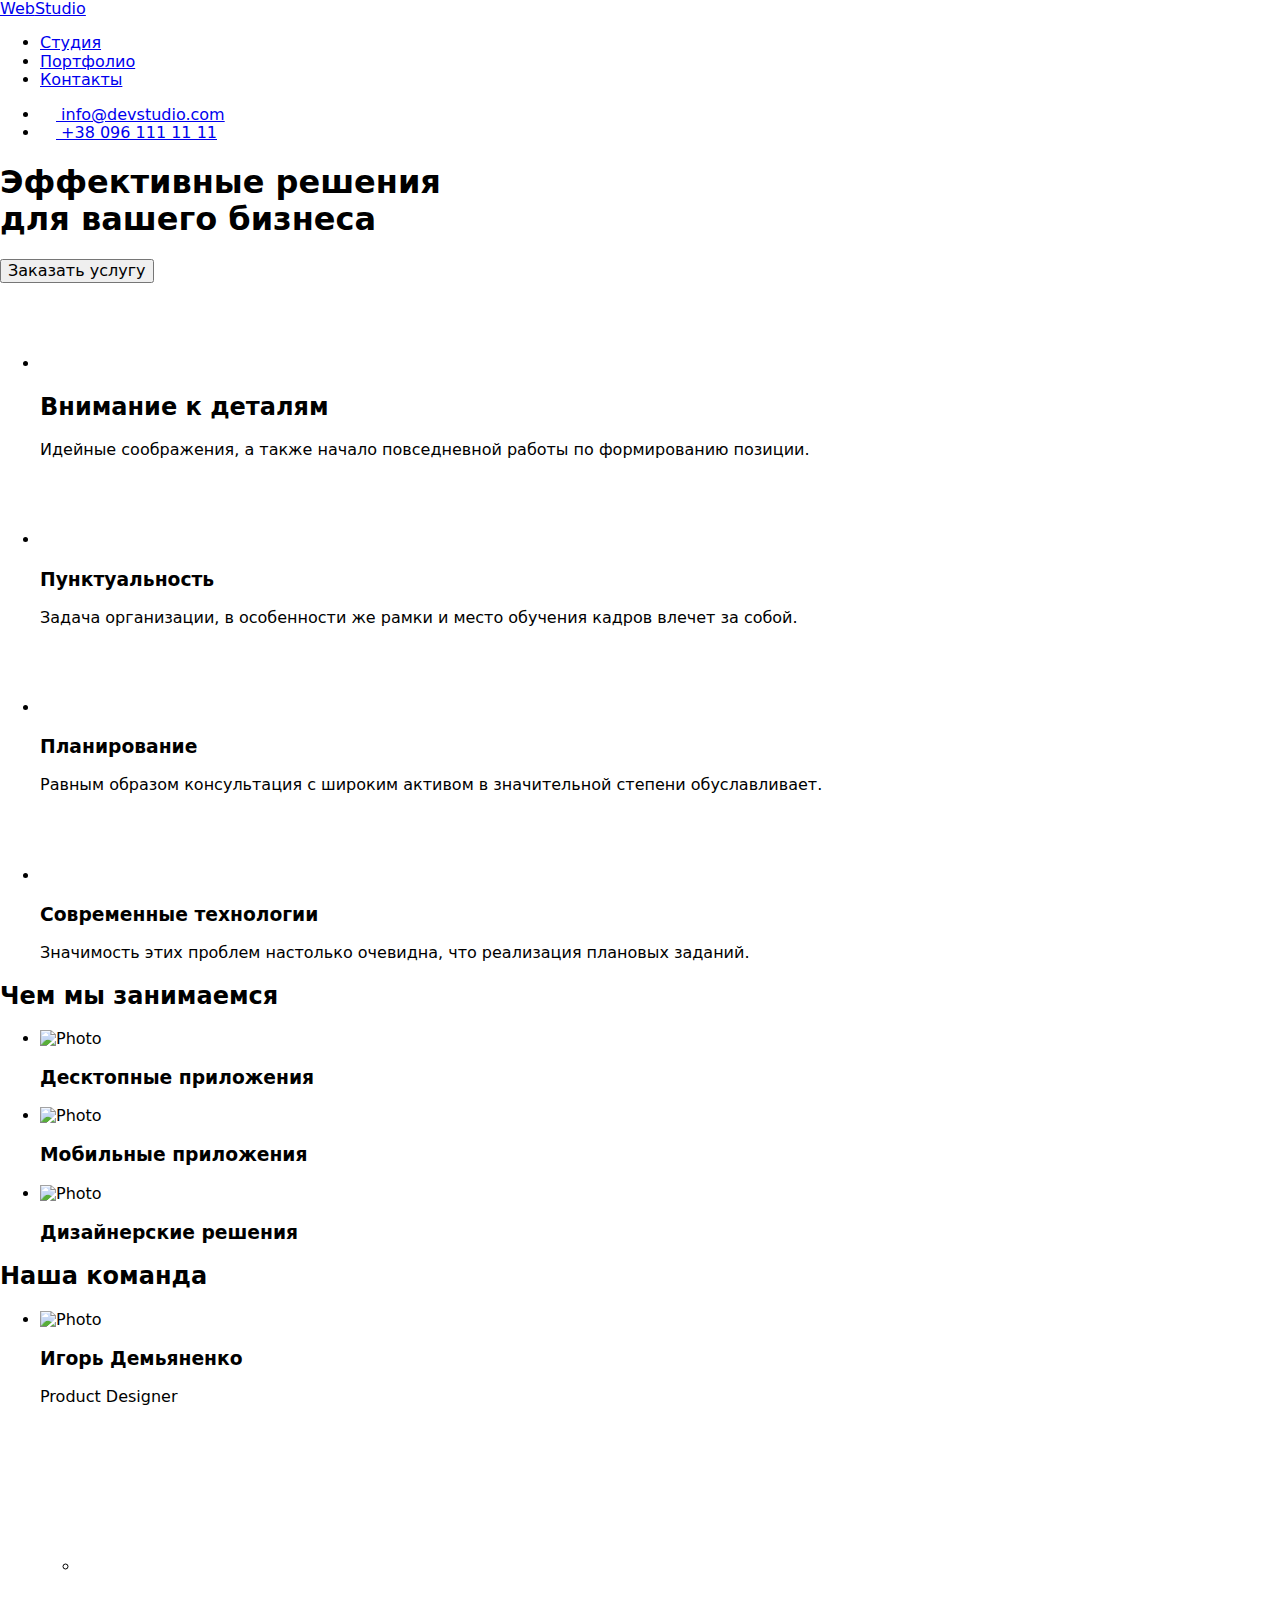
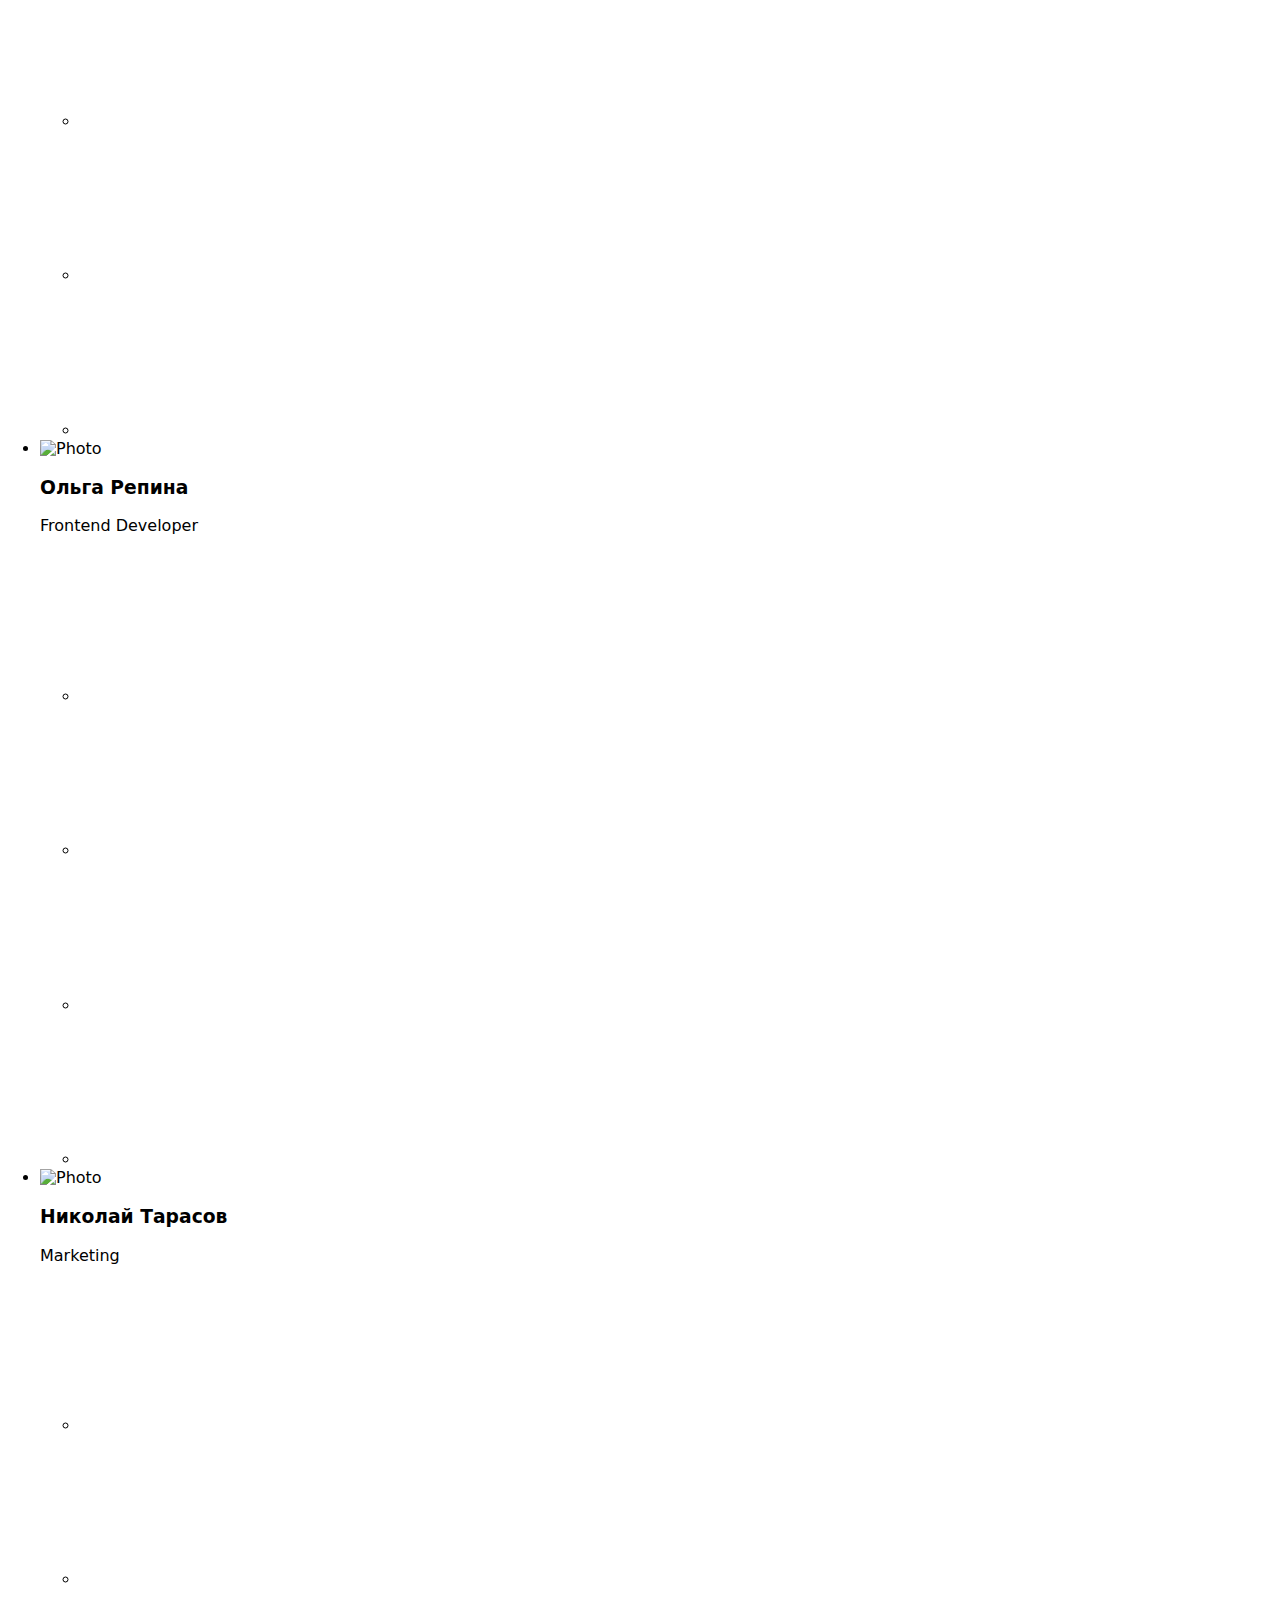
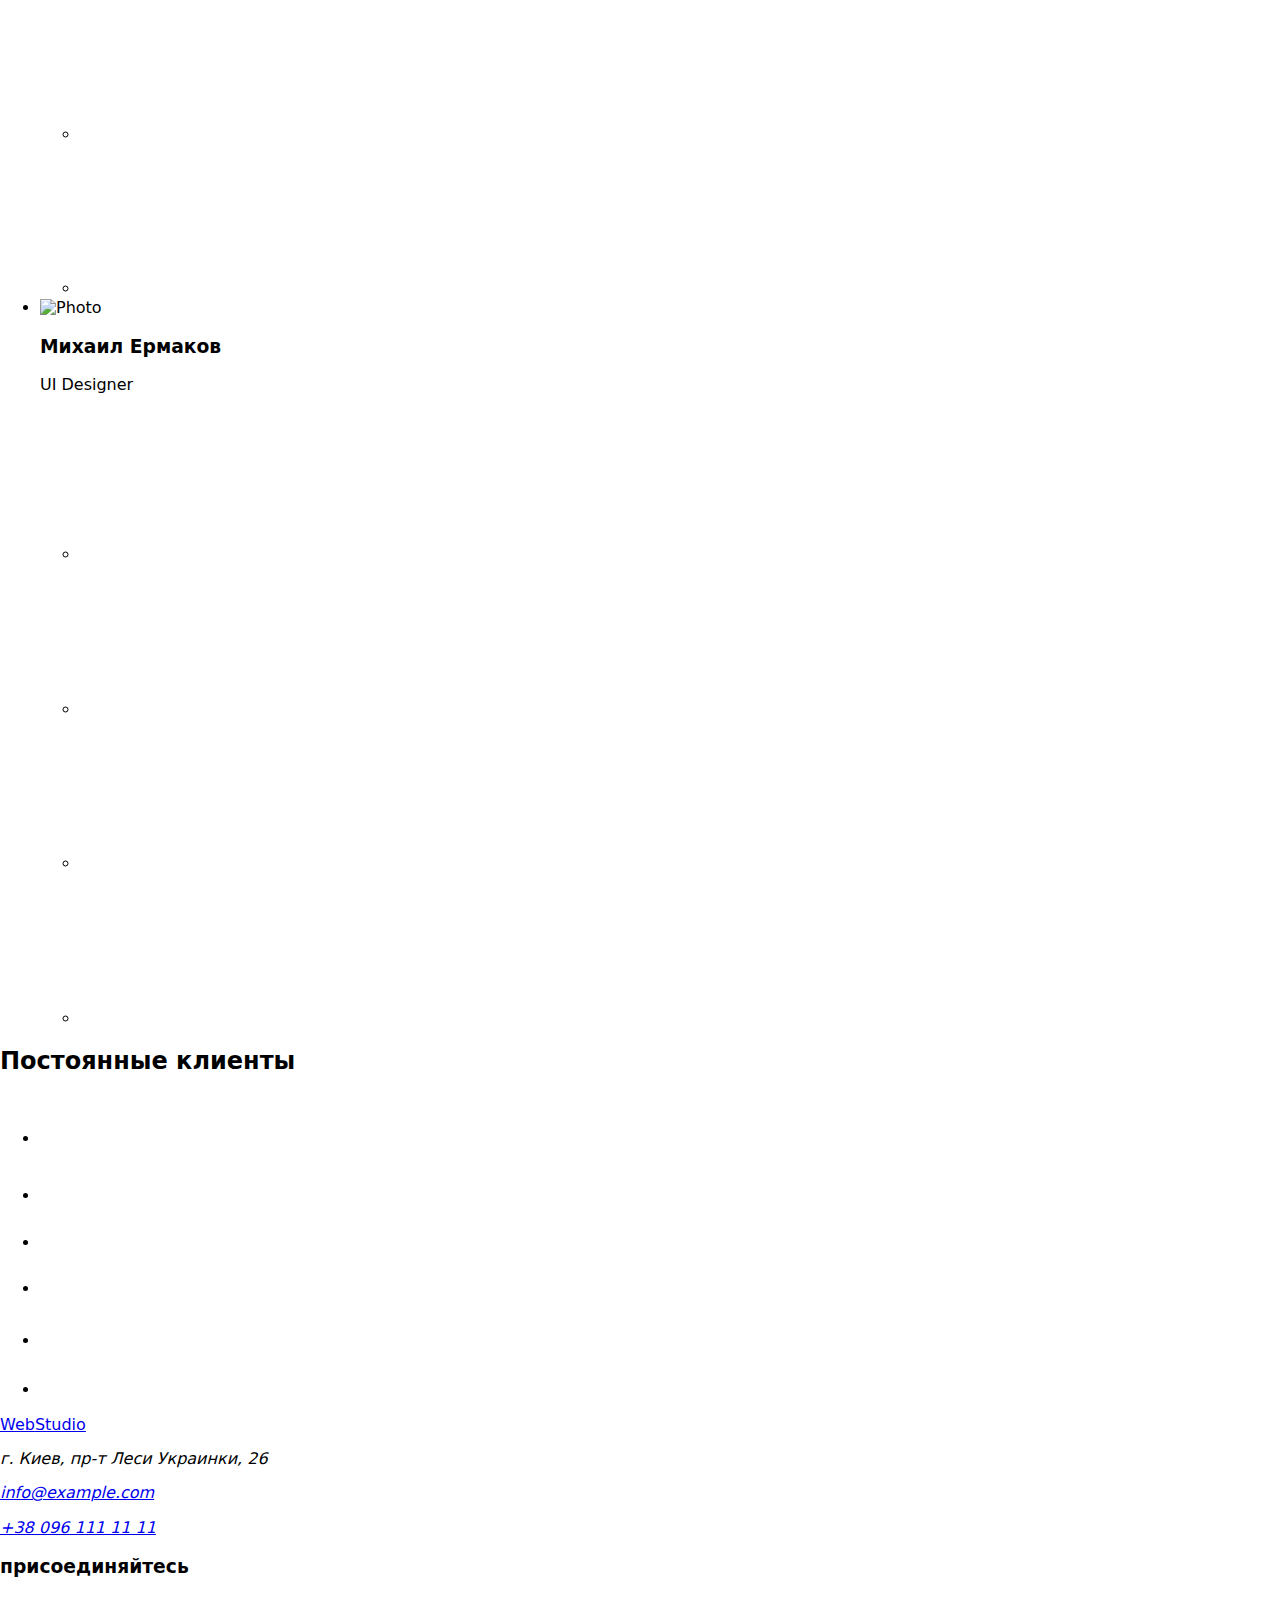
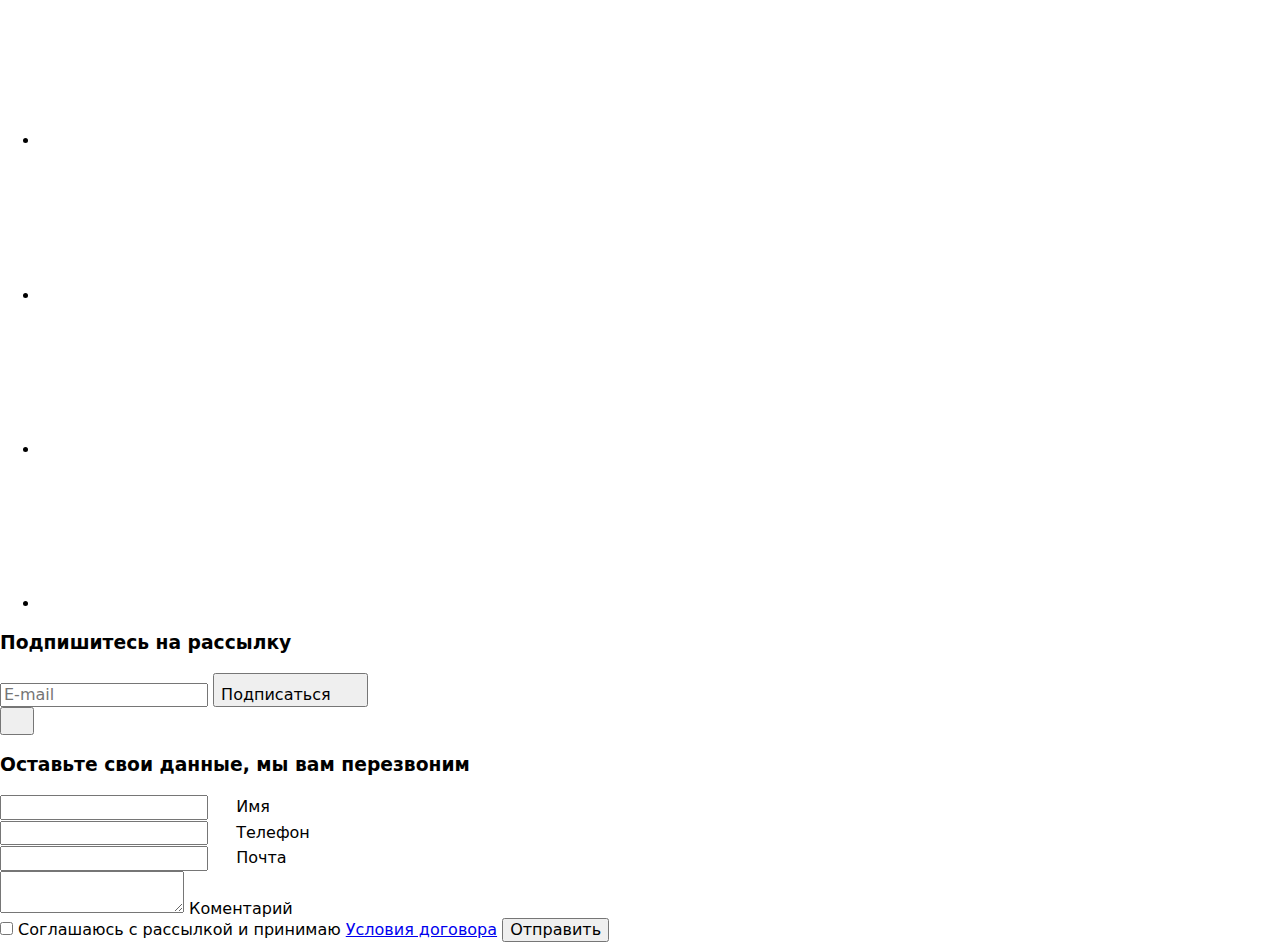
==== index.html @ 5b519f69 "Add files via upload" ====
<!DOCTYPE html>
<html lang="ru">

<head>
  <meta charset="UTF-8" />
  <meta name="viewport" content="width=device-width, initial-scale=1.0" />
  <title>Web Studio</title>
  <link href="https://fonts.googleapis.com/css2?family=Raleway:wght@700&family=Roboto:wght@400;500;700;900&display=swap"
    rel="stylesheet">
  <link rel="stylesheet" href="https://cdnjs.cloudflare.com/ajax/libs/modern-normalize/1.0.0/modern-normalize.min.css">
  <link rel="stylesheet" href="css/styles.css">
</head>

<body>

  <!--Шапка сайта-->

  <header class="header">
    <div class="container">
      <div class="header-container">
        <a class="webstudio" href="./index.html" aria-label="логотип">Web<span class="studio">Studio</span></a>

        <nav>
          <ul class="nav-menu list">
            <li class="nav-li"><a href="./index.html" class="special link">Студия</a></li>
            <li class="nav-li"><a href="./portfolio.html" class="link">Портфолио</a></li>
            <li class="nav-li"><a href="#Контакты" class="link">Контакты</a></li>
          </ul>
        </nav>

        <ul class="auth-nav list">
          <li><a href="mailto:info@devstudio.com" class="auth-item mail">
              <svg class="auth-icon" width="16px" height="12">
                <use href="./icons/sprite.svg#icon-envelope"></use>
              </svg>
              info@devstudio.com</a></li>
          <li><a href="tel:+380961111111" class="auth-item phone">
              <svg class="auth-icon" width="16px" height="12">
                <use href="./icons/sprite.svg#icon-smartphone"></use>
              </svg>
              +38 096 111 11 11</a></li>
        </ul>
      </div>
    </div>
  </header>

<!-- 
  Модал
  <div data-modal class="backdrop is-hidden">
    <div class="modal">
      <button type="button" class="cls-btn" data-modal-close>
        <svg>
          <use href="./icons/sprite.svg#icon-zakaz"></use>
        </svg>
      </button>
    </div>
  </div>
   -->
  
  
  
  
  <!--Эффективные решения для вашего бизнеса-->

  
  
  
  
  <main>
    <section class="main-section">
      <h1 class="main-title">Эффективные решения <br /> для вашего бизнеса</h1>
      <button type="button" data-modal-open class="button">Заказать услугу</button>
    </section>


    <!--Список-->

    <section class="qualities">
      <div class="container">
        <ul class="list">
          <div class="li-container">
            <li class="lii-item">
              <div class="svg-container">
                <svg class="qualities-icon" width="65px" height="70px">
                  <use href="./icons/sprite.svg#icon-antenna1"></use>
                </svg>
              </div>
              <h2 class="section-title">Внимание к деталям</h2>
              <p class="section-info">Идейные соображения, а также начало повседневной работы по формированию позиции.
              </p>
            </li>
          </div>
          <div class="li-container">
            <li class="lii-item">
              <div class="svg-container">
                <svg class="qualities-icon" width="65px" height="70px">
                  <use href="./icons/sprite.svg#icon-clock1"></use>
                </svg>
              </div>
              <h3 class="section-title">Пунктуальность</h3>
              <p class="section-info">Задача организации, в особенности же рамки и место обучения кадров влечет за
                собой.</p>
            </li>
          </div>
          <div class="li-container">
            <li class="lii-item">
              <div class="svg-container">
                <svg class="qualities-icon" width="65px" height="70px">
                  <use href="./icons/sprite.svg#icon-diagram1"></use>
                </svg>
              </div>
              <h3 class="section-title">Планирование</h3>
              <p class="section-info">Равным образом консультация с широким активом в значительной степени
                обуславливает.</p>
            </li>
          </div>
          <div class="li-container">
            <li class="lii-item">
              <div class="svg-container">
                <svg class="qualities-icon" width="65px" height="70px">
                  <use href="./icons/sprite.svg#icon-astronaut1"></use>
                </svg>
              </div>
              <h3 class="section-title">Современные технологии</h3>
              <p class="section-info">Значимость этих проблем настолько очевидна, что реализация плановых заданий.</p>
            </li>
          </div>
        </ul>
      </div>
    </section>


    <!--Чем мы занимаемся-->

    <section class="projects">
      <div class="container">
        <h2 class="projects-title">Чем мы занимаемся</h2>
        <ul class="list">
          <li class="li-item">
            <img src="./img/img1.png" alt="Photo" />
            <div class="overlay">
              <h3 class="overlay-title">Десктопные приложения</h3>
            </div>
          </li>
          <li class="li-item"><img src="./img/img2.png" alt="Photo" />
            <div class="overlay">
              <h3 class="overlay-title">Мобильные приложения</h3>
            </div>
          </li>
          <li class="li-item"><img src="./img/img3.png" alt="Photo" />
            <div class="overlay">
              <h3 class="overlay-title">Дизайнерские решения</h3>
            </div>
          </li>
        </ul>
      </div>
    </section>


    <!--Наша команда-->

    <section class="ourteam">
      <div class="container">
        <h2 class="ourteam-title">Наша команда</h2>
        <ul class="list">
          <li class="liii-item">
            <img class="img" src="./img/img4.jpg" alt="Photo" width="270" />
            <h3 class="section-title">Игорь Демьяненко</h3>
            <p class="section-info">Product Designer</p>
            <ul class="ourteam-social list">
              <li class="ourteam-social-item"><a href="" class="ourteam-social-link">
                  <svg class="icon">
                    <use href="./icons/sprite.svg#icon-instagram2"></use>
                  </svg>
                </a>
              </li>
              <li class="ourteam-social-item"><a href="" class="ourteam-social-link">
                  <svg class="icon">
                    <use href="./icons/sprite.svg#icon-twitter1"></use>
                  </svg>
                </a></li>
              <li class="ourteam-social-item"><a href="" class="ourteam-social-link">
                  <svg class="icon">
                    <use href="./icons/sprite.svg#icon-facebook1"></use>
                  </svg>
                </a></li>
              <li class="ourteam-social-item"><a href="" class="ourteam-social-link">
                  <svg class="icon">
                    <use href="./icons/sprite.svg#icon-linkedin1"></use>
                  </svg>
                </a></li>
            </ul>
          </li>
          <li class="liii-item">
            <img class="img" src="./img/img5.jpg" alt="Photo" width="270" />
            <h3 class="section-title">Ольга Репина</h3>
            <p class="section-info">Frontend Developer</p>
            <ul class="ourteam-social list">
              <li class="ourteam-social-item"><a href="" class="ourteam-social-link">
                  <svg class="icon">
                    <use href="./icons/sprite.svg#icon-instagram2"></use>
                  </svg>
                </a></li>
              <li class="ourteam-social-item"><a href="" class="ourteam-social-link">
                  <svg class="icon">
                    <use href="./icons/sprite.svg#icon-twitter1"></use>
                  </svg>
                </a></li>
              <li class="ourteam-social-item"><a href="" class="ourteam-social-link">
                  <svg class="icon">
                    <use href="./icons/sprite.svg#icon-facebook1"></use>
                  </svg>
                </a></li>
              <li class="ourteam-social-item"><a href="" class="ourteam-social-link">
                  <svg class="icon">
                    <use href="./icons/sprite.svg#icon-linkedin1"></use>
                  </svg>
                </a></li>
            </ul>
          </li class="ourteam-social">
          <li class="liii-item">
            <img class="img" src="./img/img6.jpg" alt="Photo" width="270" />
            <h3 class="section-title">Николай Тарасов</h3>
            <p class="section-info">Marketing</p>
            <ul class="ourteam-social list">
              <li class="ourteam-social-item"><a href="" class="ourteam-social-link">
                  <svg class="icon">
                    <use href="./icons/sprite.svg#icon-instagram2"></use>
                  </svg>
                </a></li>
              <li class="ourteam-social-item"><a href="" class="ourteam-social-link">
                  <svg class="icon">
                    <use href="./icons/sprite.svg#icon-twitter1"></use>
                  </svg>
                </a></li>
              <li class="ourteam-social-item"><a href="" class="ourteam-social-link">
                  <svg class="icon">
                    <use href="./icons/sprite.svg#icon-facebook1"></use>
                  </svg>
                </a></li>
              <li class="ourteam-social-item"><a href="" class="ourteam-social-link">
                  <svg class="icon">
                    <use href="./icons/sprite.svg#icon-linkedin1"></use>
                  </svg>
                </a></li>
            </ul>
          </li>
          <li class="liii-item">
            <img class="img" src="./img/img7.jpg" alt="Photo" width="270" />
            <h3 class="section-title">Михаил Ермаков</h3>
            <p class="section-info">UI Designer</p>
            <ul class="ourteam-social list">
              <li class="ourteam-social-item"><a href="" class="ourteam-social-link">
                  <svg class="icon">
                    <use href="./icons/sprite.svg#icon-instagram2"></use>
                  </svg>
                </a></li>
              <li class="ourteam-social-item"><a href="" class="ourteam-social-link">
                  <svg class="icon">
                    <use href="./icons/sprite.svg#icon-twitter1"></use>
                  </svg>
                </a></li>
              <li class="ourteam-social-item"><a href="" class="ourteam-social-link">
                  <svg class="icon">
                    <use href="./icons/sprite.svg#icon-facebook1"></use>
                  </svg>
                </a></li>
              <li class="ourteam-social-item"><a href="" class="ourteam-social-link">
                  <svg class="icon">
                    <use href="./icons/sprite.svg#icon-linkedin1"></use>
                  </svg>
                </a></li>
            </ul>
          </li>
        </ul>
      </div>
    </section>

    <!--Постоянные клиенты-->

    <section class="clients">
      <div class="container">
        <h2 class="clients-title">Постоянные клиенты</h2>
        <ul class="list">
          <li class="clients-item">
            <a href="">
              <svg class="clients-icon" width="44px" height="49px">
                <use href="./icons/sprite.svg#icon-logo1"></use>
              </svg>
            </a>
          </li>
          <li class="clients-item">
            <a href="">
              <svg class="clients-icon" width="40px" height="52px">
                <use href="./icons/sprite.svg#icon-logo2"></use>
              </svg>
            </a>
          </li>
          <li class="clients-item">
            <a href="">
              <svg class="clients-icon" width="41px" height="43px">
                <use href="./icons/sprite.svg#icon-logo3"></use>
              </svg>
            </a>
          </li>
          <li class="clients-item">
            <a href="">
              <svg class="clients-icon" width="80px" height="42px">
                <use href="./icons/sprite.svg#icon-logo4"></use>
              </svg>
            </a>
          </li>
          <li class="clients-item">
            <a href="">
              <svg class="clients-icon" width="59px" height="47px">
                <use href="./icons/sprite.svg#icon-logo5"></use>
              </svg>
            </a>
          </li>
          <li class="clients-item">
            <a href="">
              <svg class="clients-icon" width="88px" height="45px">
                <use href="./icons/sprite.svg#icon-logo6"></use>
              </svg>
            </a>
          </li>
        </ul>
      </div>
    </section>
  </main>

  <!--Підвал-->

  <footer class="footer">
    <div class="container">
      <div class="footer-container">
        <a href="./index.html" class="webstudio-footer">Web<span class="logo">Studio</span></a>
        <address class="adress-footer">
          <p class="street">г. Киев, пр-т Леси Украинки, 26</p>
          <p class="mmail"><a href="mailto:info@example.com" class="foooter-info">info@example.com</a></p>
          <p><a href="tel:+380961111111" class="foooter-info">+38 096 111 11 11</a></p>
        </address>
      </div>
      <div class="footerr-container">
        <h3 class="footer-title">присоединяйтесь</h3>
        <ul class="list">
          <li class="footer-item">
            <a href="" class="footer-link">
              <svg class="icon">
                <use href="./icons/sprite.svg#icon-instagram2"></use>
              </svg>
            </a>
          </li>
          <li class="footer-item">
            <a href="" class="footer-link">
              <svg class="icon">
                <use href="./icons/sprite.svg#icon-twitter1"></use>
              </svg>
            </a>
          </li>
          <li class="footer-item">
            <a href="" class="footer-link">
              <svg class="icon">
                <use href="./icons/sprite.svg#icon-facebook1"></use>
              </svg>
            </a>
          </li>
          <li class="footer-item">
            <a href="" class="footer-link">
              <svg class="icon">
                <use href="./icons/sprite.svg#icon-linkedin1"></use>
              </svg>
            </a>
          </li>
        </ul>
      </div>
      <!-- 3 СЕКЦІЯ -->
      <div class="footerrr-container">
        <h3 class="footer-title">Подпишитесь на рассылку</h3>
        <form action="#" class="footer-form">
          <input type="email" class="footer-input" name="user-email" placeholder="E-mail">
          <button type="submit" class="footer-btn">Подписаться
            <svg class="icon-send" width="24" height="24">
              <use href="./icons/sprite.svg#icon-icon-send"></use>
            </svg>
          </button>
        </form>
      </div>
    </div>
  </footer>

 
  <!-- backdrop -->
  <div class="backdrop is-hidden" data-modal>
    <div class="modal">
      <button type="button"  class="close-modal" data-modal-close>
        <svg class="backdrop-icon" width="18px" height="18px">
          <use href="./icons/sprite.svg#icon-close-modal"></use>
        </svg>
      </button>
      <h3 class="modal-title">Оставьте свои данные, мы вам перезвоним</h3>
      <form action="" class="modal-form">
        <div class="modal-form-field">
          <input type="text" name="user-name" id="user-name" class="modal-form-input">
          <svg class="modal-form-icon" width="18px" height="18px">
            <use href="./icons/sprite.svg#icon-person-black"></use>
          </svg>
          <label class="modal-form-input-label" for="user-name">Имя</label>
        
      
        </div>
        <div class="modal-form-field">
          <input type="tel" name="user-phone" id="user-phone" class="modal-form-input">
          <svg class="modal-form-icon" width="18px" height="18px">
            <use href="./icons/sprite.svg#icon-phone-black"></use>
          </svg>
          <label class="modal-form-input-label" for="user-phone">Телефон</label>
          
        </div>
        <div class="modal-form-field">
          <input type="tel" name="user-mail" id="user-mail" class="modal-form-input">
          <svg class="modal-form-icon" width="18px" height="18px">
            <use href="./icons/sprite.svg#icon-email-black"></use>
          </svg>
          <label class="modal-form-input-label" for="user-mail">Почта</label>
          
        </div>

        <div class="modal-form-field">
          <textarea name="user-message" id="user-message" class="modal-form-message"></textarea>
            <label class="modal-form-input-label" for="user-message">Коментарий</label>

        </div>
        <div class="policy-field">
        
          <input type="checkbox" name="user-policy" id="user-policy" class="modal-form-check visually-hidden">
          <label for="user-policy" class="modal-form-label-check"><span>Соглашаюсь с рассылкой и принимаю <a href="#"> Условия договора</a></span></label>

          <button type="submit" class="modal-form-btn">Отправить</button>
        </div>
      </form>
    </div>
  </div>
  <script src="./js/modal.js"></script>
</body>

</html>
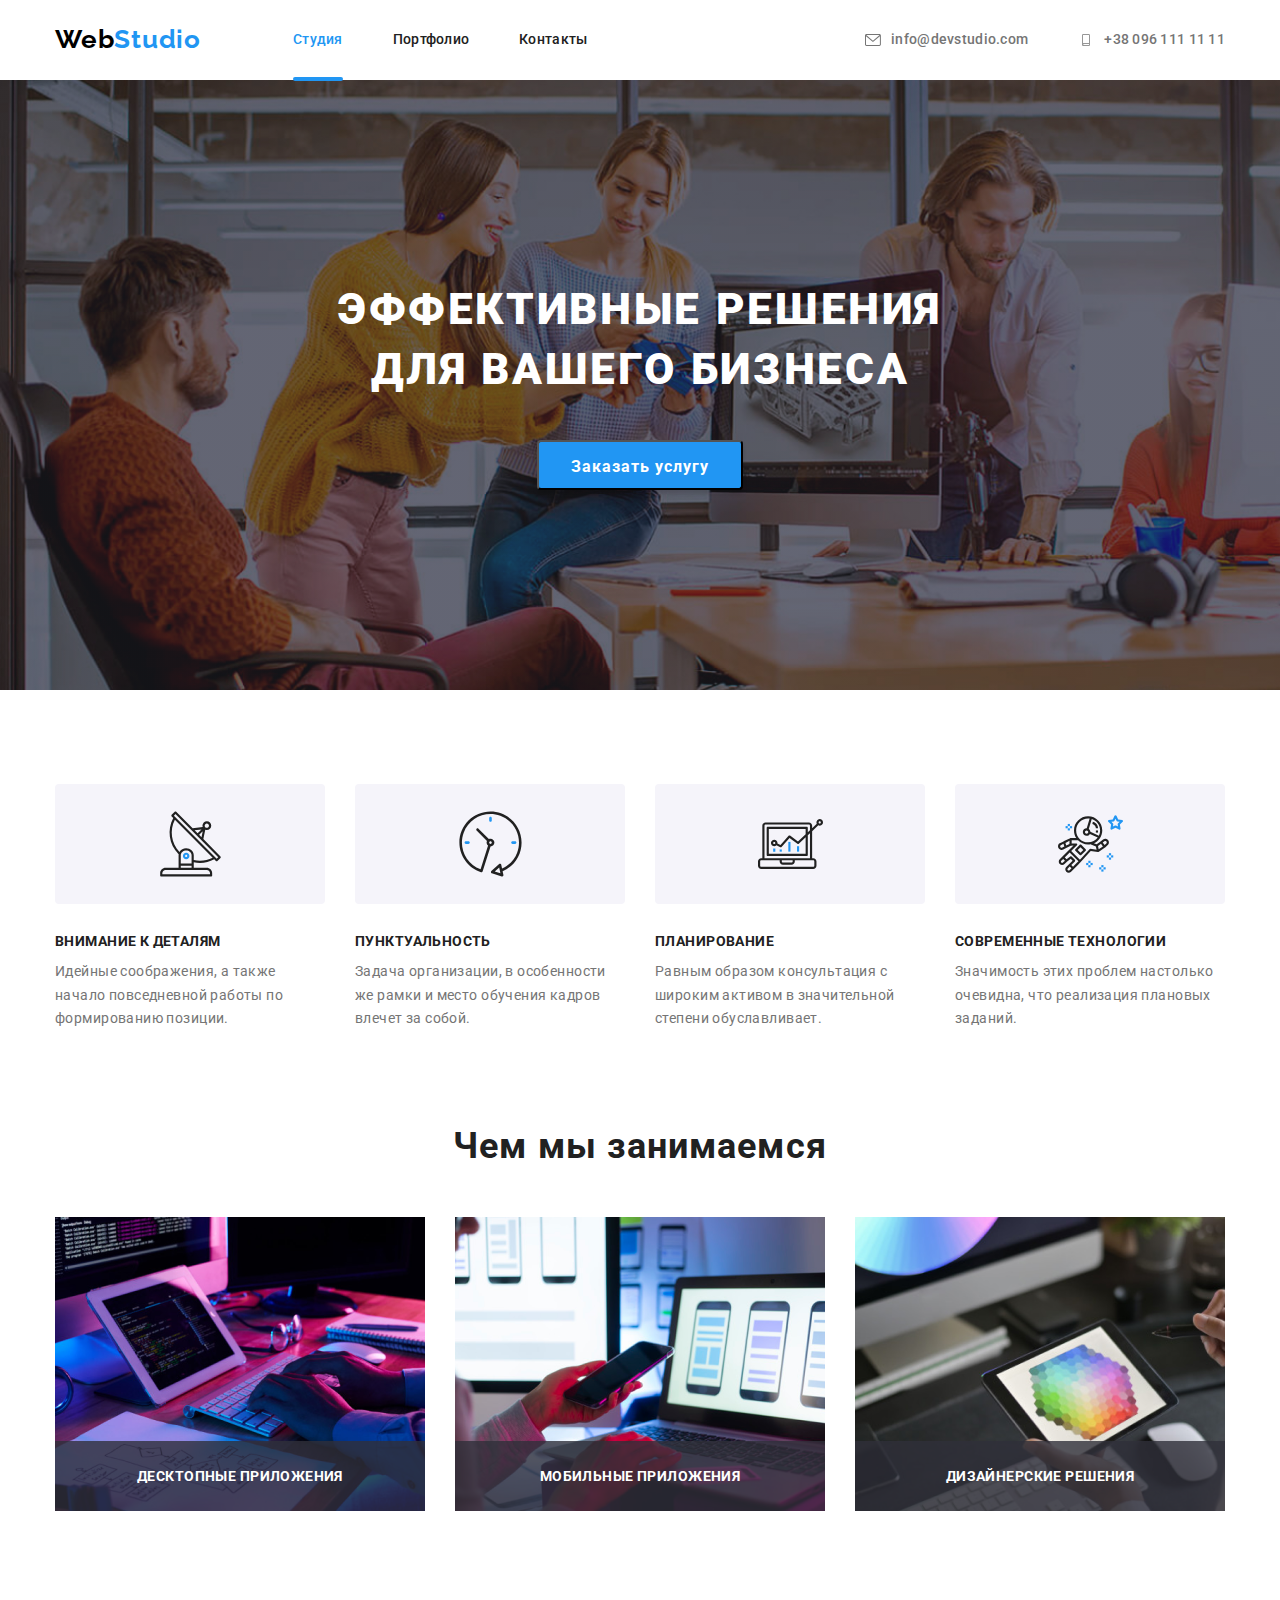
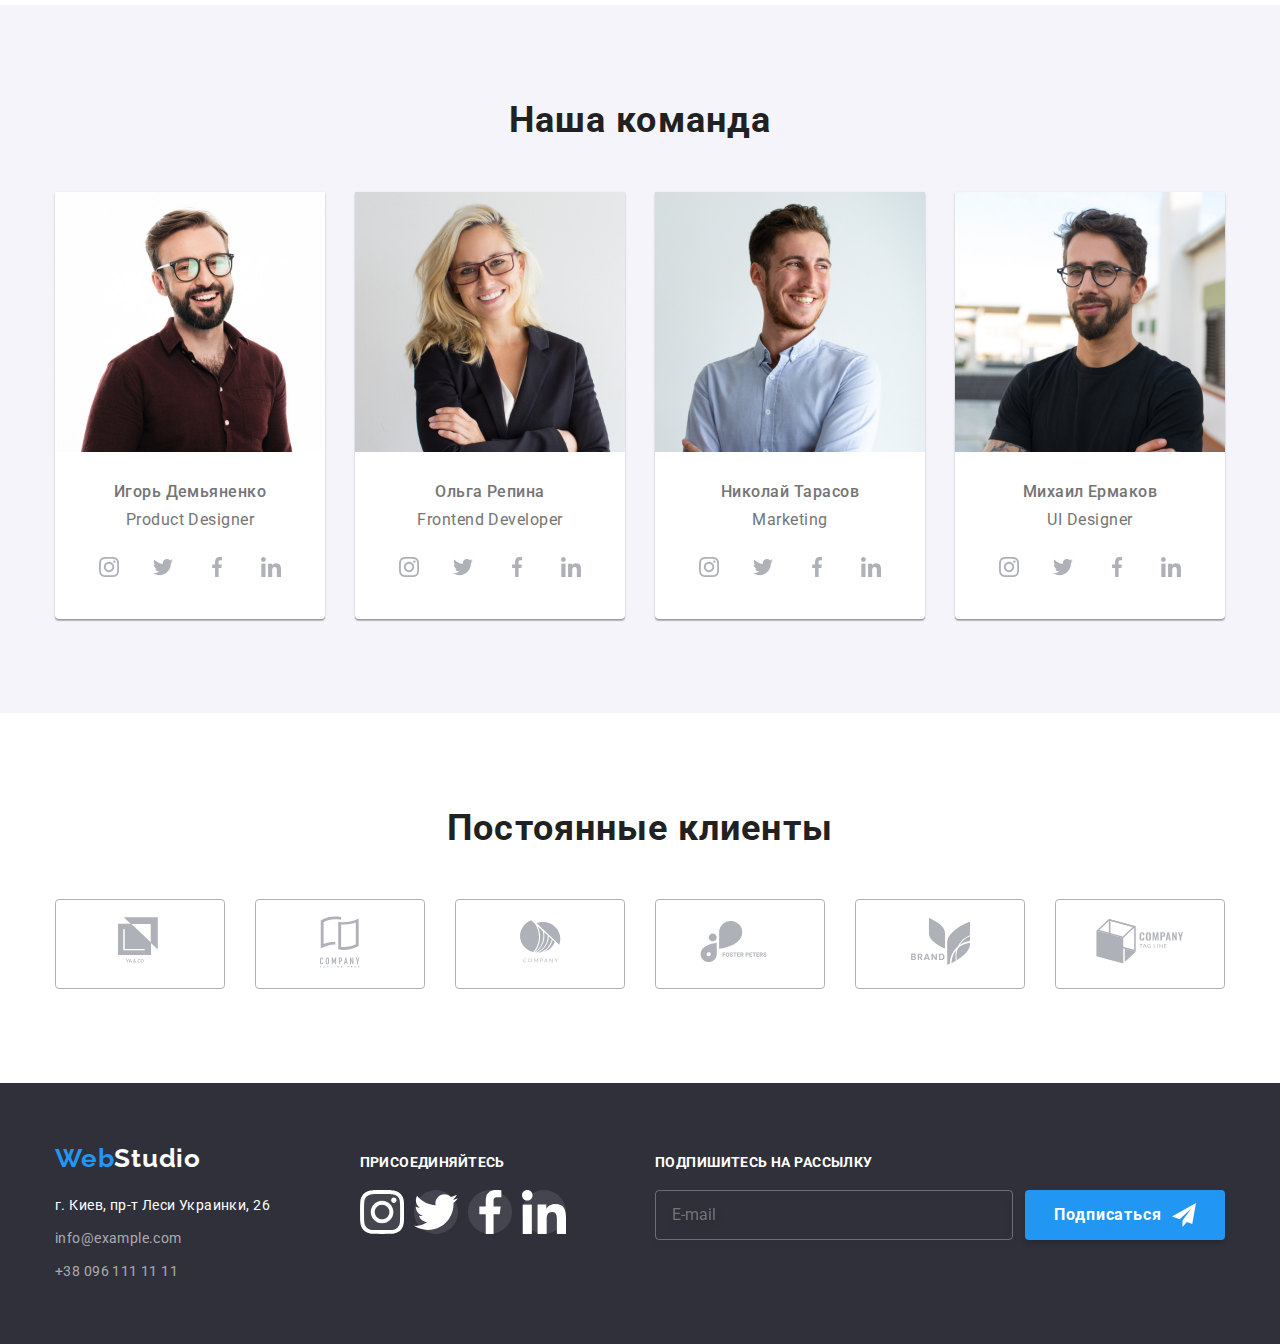
==== commit 60b42b5c: "куміт" ====
--- a/index.html
+++ b/index.html
@@ -17,25 +17,25 @@
 
   <header class="header">
     <div class="container">
-      <div class="header-container">
-        <a class="webstudio" href="./index.html" aria-label="логотип">Web<span class="studio">Studio</span></a>
+      <div class="header__container">
+        <a class="header__webstudio" href="./index.html" aria-label="логотип">Web<span class="header__studio">Studio</span></a>
 
         <nav>
-          <ul class="nav-menu list">
-            <li class="nav-li"><a href="./index.html" class="special link">Студия</a></li>
+          <ul class="header__menu list">
+            <li class="nav-li"><a href="./index.html" class="header__special link">Студия</a></li>
             <li class="nav-li"><a href="./portfolio.html" class="link">Портфолио</a></li>
             <li class="nav-li"><a href="#Контакты" class="link">Контакты</a></li>
           </ul>
         </nav>
 
-        <ul class="auth-nav list">
-          <li><a href="mailto:info@devstudio.com" class="auth-item mail">
-              <svg class="auth-icon" width="16px" height="12">
+        <ul class="header__auth list">
+          <li><a href="mailto:info@devstudio.com" class="header__auth_item mail">
+              <svg class="header__auth_icon" width="16px" height="12">
                 <use href="./icons/sprite.svg#icon-envelope"></use>
               </svg>
               info@devstudio.com</a></li>
-          <li><a href="tel:+380961111111" class="auth-item phone">
-              <svg class="auth-icon" width="16px" height="12">
+          <li><a href="tel:+380961111111" class="header__auth_item phone">
+              <svg class="header__auth_icon" width="16px" height="12">
                 <use href="./icons/sprite.svg#icon-smartphone"></use>
               </svg>
               +38 096 111 11 11</a></li>
@@ -67,9 +67,9 @@
   
   
   <main>
-    <section class="main-section">
-      <h1 class="main-title">Эффективные решения <br /> для вашего бизнеса</h1>
-      <button type="button" data-modal-open class="button">Заказать услугу</button>
+    <section class="main">
+      <h1 class="main__title">Эффективные решения <br /> для вашего бизнеса</h1>
+      <button type="button" data-modal-open class="main__button">Заказать услугу</button>
     </section>
 
 
@@ -77,52 +77,52 @@
 
     <section class="qualities">
       <div class="container">
-        <ul class="list">
-          <div class="li-container">
-            <li class="lii-item">
-              <div class="svg-container">
-                <svg class="qualities-icon" width="65px" height="70px">
+        <ul class="qualities__list">
+          <div class="qualities__list_div">
+            <li class="qualities__list_item">
+              <div class="qualities__svg">
+                <svg class="qualities__icon" width="65px" height="70px">
                   <use href="./icons/sprite.svg#icon-antenna1"></use>
                 </svg>
               </div>
-              <h2 class="section-title">Внимание к деталям</h2>
-              <p class="section-info">Идейные соображения, а также начало повседневной работы по формированию позиции.
+              <h2 class="qualities__title">Внимание к деталям</h2>
+              <p class="qualities__info">Идейные соображения, а также начало повседневной работы по формированию позиции.
               </p>
             </li>
           </div>
-          <div class="li-container">
-            <li class="lii-item">
-              <div class="svg-container">
-                <svg class="qualities-icon" width="65px" height="70px">
+          <div class="qualities__list_div">
+            <li class="qualities__list_item">
+              <div class="qualities__svg">
+                <svg class="qualities__icon" width="65px" height="70px">
                   <use href="./icons/sprite.svg#icon-clock1"></use>
                 </svg>
               </div>
-              <h3 class="section-title">Пунктуальность</h3>
-              <p class="section-info">Задача организации, в особенности же рамки и место обучения кадров влечет за
+              <h3 class="qualities__title">Пунктуальность</h3>
+              <p class="qualities__info">Задача организации, в особенности же рамки и место обучения кадров влечет за
                 собой.</p>
             </li>
           </div>
-          <div class="li-container">
-            <li class="lii-item">
-              <div class="svg-container">
-                <svg class="qualities-icon" width="65px" height="70px">
+          <div class="qualities__list_div">
+            <li class="qualities__list_item">
+              <div class="qualities__svg">
+                <svg class="qualities__icon" width="65px" height="70px">
                   <use href="./icons/sprite.svg#icon-diagram1"></use>
                 </svg>
               </div>
-              <h3 class="section-title">Планирование</h3>
-              <p class="section-info">Равным образом консультация с широким активом в значительной степени
+              <h3 class="qualities__title">Планирование</h3>
+              <p class="qualities__info">Равным образом консультация с широким активом в значительной степени
                 обуславливает.</p>
             </li>
           </div>
-          <div class="li-container">
-            <li class="lii-item">
-              <div class="svg-container">
+          <div class="qualities__list_div">
+            <li class="qualities__list_item">
+              <div class="qualities__svg">
                 <svg class="qualities-icon" width="65px" height="70px">
                   <use href="./icons/sprite.svg#icon-astronaut1"></use>
                 </svg>
               </div>
-              <h3 class="section-title">Современные технологии</h3>
-              <p class="section-info">Значимость этих проблем настолько очевидна, что реализация плановых заданий.</p>
+              <h3 class="qualities__title">Современные технологии</h3>
+              <p class="qualities__info">Значимость этих проблем настолько очевидна, что реализация плановых заданий.</p>
             </li>
           </div>
         </ul>
@@ -134,22 +134,22 @@
 
     <section class="projects">
       <div class="container">
-        <h2 class="projects-title">Чем мы занимаемся</h2>
-        <ul class="list">
-          <li class="li-item">
+        <h2 class="projects__title">Чем мы занимаемся</h2>
+        <ul class="projects__list list">
+          <li class="projects__item">
             <img src="./img/img1.png" alt="Photo" />
-            <div class="overlay">
-              <h3 class="overlay-title">Десктопные приложения</h3>
+            <div class="projects__overlay">
+              <h3 class="projects__overlay-title">Десктопные приложения</h3>
             </div>
           </li>
-          <li class="li-item"><img src="./img/img2.png" alt="Photo" />
-            <div class="overlay">
-              <h3 class="overlay-title">Мобильные приложения</h3>
+          <li class="projects__item"><img src="./img/img2.png" alt="Photo" />
+            <div class="projects__overlay">
+              <h3 class="projects__overlay-title">Мобильные приложения</h3>
             </div>
           </li>
-          <li class="li-item"><img src="./img/img3.png" alt="Photo" />
-            <div class="overlay">
-              <h3 class="overlay-title">Дизайнерские решения</h3>
+          <li class="projects__item"><img src="./img/img3.png" alt="Photo" />
+            <div class="projects__overlay">
+              <h3 class="projects__overlay-title">Дизайнерские решения</h3>
             </div>
           </li>
         </ul>
@@ -161,112 +161,112 @@
 
     <section class="ourteam">
       <div class="container">
-        <h2 class="ourteam-title">Наша команда</h2>
+        <h2 class="ourteam__title-head">Наша команда</h2>
         <ul class="list">
-          <li class="liii-item">
+          <li class="ourteam__list_item">
             <img class="img" src="./img/img4.jpg" alt="Photo" width="270" />
-            <h3 class="section-title">Игорь Демьяненко</h3>
-            <p class="section-info">Product Designer</p>
-            <ul class="ourteam-social list">
-              <li class="ourteam-social-item"><a href="" class="ourteam-social-link">
-                  <svg class="icon">
+            <h3 class="ourteam__title">Игорь Демьяненко</h3>
+            <p class="ourteam__info">Product Designer</p>
+            <ul class="ourteam__social list">
+              <li class="ourteam__social-item"><a href="" class="ourteam__social_link">
+                  <svg class="ourteam__social-icon">
                     <use href="./icons/sprite.svg#icon-instagram2"></use>
                   </svg>
                 </a>
               </li>
-              <li class="ourteam-social-item"><a href="" class="ourteam-social-link">
-                  <svg class="icon">
+              <li class="ourteam__social-item"><a href="" class="ourteam__social_link">
+                  <svg class="ourteam__social-icon">
                     <use href="./icons/sprite.svg#icon-twitter1"></use>
                   </svg>
                 </a></li>
-              <li class="ourteam-social-item"><a href="" class="ourteam-social-link">
-                  <svg class="icon">
+              <li class="ourteam__social-item"><a href="" class="ourteam__social_link">
+                  <svg class="ourteam__social-icon">
                     <use href="./icons/sprite.svg#icon-facebook1"></use>
                   </svg>
                 </a></li>
-              <li class="ourteam-social-item"><a href="" class="ourteam-social-link">
-                  <svg class="icon">
+              <li class="ourteam__social-item"><a href="" class="ourteam__social_link">
+                  <svg class="ourteam__social-icon">
                     <use href="./icons/sprite.svg#icon-linkedin1"></use>
                   </svg>
                 </a></li>
             </ul>
           </li>
-          <li class="liii-item">
+          <li class="ourteam__list_item">
             <img class="img" src="./img/img5.jpg" alt="Photo" width="270" />
-            <h3 class="section-title">Ольга Репина</h3>
-            <p class="section-info">Frontend Developer</p>
-            <ul class="ourteam-social list">
-              <li class="ourteam-social-item"><a href="" class="ourteam-social-link">
-                  <svg class="icon">
+            <h3 class="ourteam__title">Ольга Репина</h3>
+            <p class="ourteam__info">Frontend Developer</p>
+            <ul class="ourteam__social list">
+              <li class="ourteam__social-item"><a href="" class="ourteam__social_link">
+                  <svg class="ourteam__social-icon">
                     <use href="./icons/sprite.svg#icon-instagram2"></use>
                   </svg>
                 </a></li>
-              <li class="ourteam-social-item"><a href="" class="ourteam-social-link">
-                  <svg class="icon">
+              <li class="ourteam__social-item"><a href="" class="ourteam__social_link">
+                  <svg class="ourteam__social-icon">
                     <use href="./icons/sprite.svg#icon-twitter1"></use>
                   </svg>
                 </a></li>
-              <li class="ourteam-social-item"><a href="" class="ourteam-social-link">
-                  <svg class="icon">
+              <li class="ourteam__social-item"><a href="" class="ourteam__social_link">
+                  <svg class="ourteam__social-icon">
                     <use href="./icons/sprite.svg#icon-facebook1"></use>
                   </svg>
                 </a></li>
-              <li class="ourteam-social-item"><a href="" class="ourteam-social-link">
-                  <svg class="icon">
+              <li class="ourteam__social-item"><a href="" class="ourteam__social_link">
+                  <svg class="ourteam__social-icon">
                     <use href="./icons/sprite.svg#icon-linkedin1"></use>
                   </svg>
                 </a></li>
             </ul>
           </li class="ourteam-social">
-          <li class="liii-item">
+          <li class="ourteam__list_item">
             <img class="img" src="./img/img6.jpg" alt="Photo" width="270" />
-            <h3 class="section-title">Николай Тарасов</h3>
-            <p class="section-info">Marketing</p>
-            <ul class="ourteam-social list">
-              <li class="ourteam-social-item"><a href="" class="ourteam-social-link">
-                  <svg class="icon">
+            <h3 class="ourteam__title">Николай Тарасов</h3>
+            <p class="ourteam__info">Marketing</p>
+            <ul class="ourteam__social list">
+              <li class="ourteam__social-item"><a href="" class="ourteam__social_link">
+                  <svg class="ourteam__social-icon">
                     <use href="./icons/sprite.svg#icon-instagram2"></use>
                   </svg>
                 </a></li>
-              <li class="ourteam-social-item"><a href="" class="ourteam-social-link">
-                  <svg class="icon">
+              <li class="ourteam__social-item"><a href="" class="ourteam__social_link">
+                  <svg class="ourteam__social-icon">
                     <use href="./icons/sprite.svg#icon-twitter1"></use>
                   </svg>
                 </a></li>
-              <li class="ourteam-social-item"><a href="" class="ourteam-social-link">
-                  <svg class="icon">
+              <li class="ourteam__social-item"><a href="" class="ourteam__social_link">
+                  <svg class="ourteam__social-icon">
                     <use href="./icons/sprite.svg#icon-facebook1"></use>
                   </svg>
                 </a></li>
-              <li class="ourteam-social-item"><a href="" class="ourteam-social-link">
-                  <svg class="icon">
+              <li class="ourteam__social-item"><a href="" class="ourteam__social_link">
+                  <svg class="ourteam__social-icon">
                     <use href="./icons/sprite.svg#icon-linkedin1"></use>
                   </svg>
                 </a></li>
             </ul>
           </li>
-          <li class="liii-item">
+          <li class="ourteam__list_item">
             <img class="img" src="./img/img7.jpg" alt="Photo" width="270" />
-            <h3 class="section-title">Михаил Ермаков</h3>
-            <p class="section-info">UI Designer</p>
-            <ul class="ourteam-social list">
-              <li class="ourteam-social-item"><a href="" class="ourteam-social-link">
-                  <svg class="icon">
+            <h3 class="ourteam__title">Михаил Ермаков</h3>
+            <p class="ourteam__info">UI Designer</p>
+            <ul class="ourteam_social list">
+              <li class="ourteam__social-item"><a href="" class="ourteam__social_link">
+                  <svg class="ourteam__social-icon">
                     <use href="./icons/sprite.svg#icon-instagram2"></use>
                   </svg>
                 </a></li>
-              <li class="ourteam-social-item"><a href="" class="ourteam-social-link">
-                  <svg class="icon">
+              <li class="ourteam__social-item"><a href="" class="ourteam__social_link">
+                  <svg class="ourteam__social-icon">
                     <use href="./icons/sprite.svg#icon-twitter1"></use>
                   </svg>
                 </a></li>
-              <li class="ourteam-social-item"><a href="" class="ourteam-social-link">
-                  <svg class="icon">
+              <li class="ourteam__social-item"><a href="" class="ourteam__social_link">
+                  <svg class="ourteam__social-icon">
                     <use href="./icons/sprite.svg#icon-facebook1"></use>
                   </svg>
                 </a></li>
-              <li class="ourteam-social-item"><a href="" class="ourteam-social-link">
-                  <svg class="icon">
+              <li class="ourteam__social-item"><a href="" class="ourteam__social_link">
+                  <svg class="ourteam__social-icon">
                     <use href="./icons/sprite.svg#icon-linkedin1"></use>
                   </svg>
                 </a></li>
--- a/css/styles.css
+++ b/css/styles.css
@@ -0,0 +1,905 @@
+html {
+  box-sizing: border-box;
+}
+
+* {
+  margin: 0;
+  padding: 0;
+}
+
+*,
+*::before,
+*::after {
+  box-sizing: inherit;
+  /* outline: 2px solid rgb(51, 18, 128); */
+  /* none - щоб забрати рамку */
+}
+
+img {
+  display: block;
+}
+
+:root {
+  --primary-text-color: rgba(117, 117, 117, 1);
+  --title-text-color: rgba(33, 33, 33, 1);
+  --text-hover-focus: rgba(33, 150, 243, 1);
+  --footer-text: rgba(255, 255, 255, 0.6);
+  --main-footer-background-color: rgba(47, 48, 58, 1);
+  --white-color: #ffffff;
+  --secondary-text-color: rgba(255, 255, 255, 1);
+  --time-distribution-function: cubic-bezier(0.4, 0, 0.2, 1);
+}
+
+/* var(--primary-text-color)  */
+/* var(--title-text-color) */
+/* var(--text-hover-focus) */
+/* var(--footer-text) */
+/* var(--main-footer-background-color) */
+/* var(--white-color) */
+/* var(--secondary-text-color) */
+
+body {
+  background-color: #ffffff;
+  color: var(--primary-text-color);
+  font-family: "Roboto", sans-serif;
+  letter-spacing: 0.03em;
+  /* max-width: 1600px; */
+}
+
+/* LOGO */
+
+.header__webstudio {
+  width: 145px;
+  height: 31px;
+  color: #000000;
+  text-decoration: none;
+  font-family: "Raleway", sans-serif;
+  font-style: normal;
+  font-weight: bold;
+  font-size: 26px;
+  line-height: 1.19;
+  /* identical to box height */
+  letter-spacing: 0.03em;
+  margin-right: 93px;
+}
+
+.header__studio {
+  color: #2196f3;
+}
+
+.list {
+  list-style: none;
+}
+
+/* NAVIGATION */
+
+.header__menu {
+  display: flex;
+  max-width: 294px;
+}
+
+.header__menu .link {
+  font-style: normal;
+  font-weight: 500;
+  font-size: 14px;
+  line-height: 1.14;
+  letter-spacing: 0.02em;
+  color: var(--title-text-color);
+  text-decoration: none;
+  position: relative;
+  display: block;
+  padding-top: 32px;
+  padding-bottom: 32px;
+}
+
+.header__menu .header__special {
+  color: var(--text-hover-focus);
+}
+
+.header__menu .link:hover,
+.header__menu .link:focus {
+  color: var(--text-hover-focus);
+  transition: 250ms var(--time-distribution-function);
+}
+
+.header__menu .header__link::after {
+  content: "";
+  position: absolute;
+  display: block;
+  left: 0;
+  bottom: -1px;
+  width: 100%;
+  height: 4px;
+
+  background: var(--text-hover-focus);
+  border-radius: 2px;
+  transform: scaleX(0);
+  transition: 250ms var(--time-distribution-function);
+}
+.header__special .header__link::after {
+  content: "";
+  position: absolute;
+  display: block;
+  left: 0;
+  bottom: -1px;
+  width: 100%;
+  height: 4px;
+  background: var(--text-hover-focus);
+  border-radius: 2px;
+  transform: scaleX(1);
+}
+
+/* .header__menu .link:hover::after,
+.header__menu .link:focus::after {
+  transform: scaleX(1);
+} */
+
+.header__menu .header__special::after {
+  content: "";
+  position: absolute;
+  display: block;
+  left: 0;
+  bottom: -1px;
+  width: 100%;
+  height: 4px;
+
+  background: var(--text-hover-focus);
+  border-radius: 2px;
+  transform: scaleX(1);
+}
+
+.header__menu .link:hover::after,
+.header__menu .link:focus::after {
+  transform: scaleX(1);
+}
+
+nav ul li:not(:last-child) {
+  margin-right: 50px;
+}
+
+.header__auth_item {
+  color: var(--primary-text-color);
+  text-decoration: none;
+  font-weight: 500;
+  font-size: 14px;
+  line-height: 1.14;
+  letter-spacing: 0.02em;
+}
+
+.header__auth_item:hover,
+.header__auth_item:focus {
+  color: var(--text-hover-focus);
+  transition: 250ms var(--time-distribution-function);
+}
+
+.container {
+  width: 1200px;
+  padding-right: 15px;
+  padding-left: 15px;
+  margin: 0 auto;
+}
+
+.header__container {
+  display: flex;
+  align-items: flex-start;
+  align-items: center;
+}
+
+/* .header {
+  padding-top: 24px;
+  padding-bottom: 25px;
+} */
+
+.header__menu {
+  display: flex;
+  max-width: 294px;
+}
+
+.header__auth {
+  display: flex;
+  margin-left: auto;
+}
+
+nav ul li:not(:last-child) {
+  margin-right: 50px;
+}
+
+.header__auth_item {
+  display: flex;
+  justify-content: center;
+  align-items: center;
+}
+
+.phone {
+  margin-left: 50px;
+}
+
+.header__auth_icon {
+  margin-right: 10px;
+  fill: var(--primary-text-color);
+}
+
+.header__auth_item:hover .header__auth_icon {
+  fill: var(--text-hover-focus);
+}
+
+/* HERO */
+
+.main {
+  background-image: linear-gradient(
+      rgba(47, 48, 58, 0.4),
+      rgba(47, 48, 58, 0.4)
+    ),
+    url("../icons/Imghero.jpg");
+  background-size: cover;
+  background-repeat: no-repeat;
+  text-align: center;
+  padding-bottom: 200px;
+  padding-top: 200px;
+}
+
+.main__title {
+  font-size: 44px;
+  font-style: normal;
+  font-weight: 900;
+  line-height: 1.36;
+  letter-spacing: 0.06em;
+  /* text-align: center; */
+  text-transform: uppercase;
+  color: var(--secondary-text-color);
+  margin-bottom: 40px;
+}
+
+.main__button {
+  /* margin-left: auto;
+  margin-right: auto; */
+  display: inline-block;
+  min-width: 200px;
+  height: 50px;
+  padding: 10px 32px;
+
+  font-style: normal;
+  font-weight: bold;
+  font-size: 16px;
+  line-height: 1.875;
+  /* display: flex;
+  align-items: center; */
+  text-align: center;
+  letter-spacing: 0.06em;
+  color: var(--white-color);
+  background: var(--text-hover-focus);
+  box-shadow: 0px 4px 4px rgba(0, 0, 0, 0.15);
+  border-radius: 4px;
+}
+
+/* QUALITIES */
+
+.qualities {
+  padding-top: 94px;
+  padding-bottom: 47px;
+}
+
+.qualities__list {
+  display: flex;
+  justify-content: space-between;
+}
+
+.qualities__list_item {
+  width: 270px;
+  display: flex;
+  flex-direction: column;
+}
+
+.qualities__list_item:not(:last-child) {
+  margin-right: 30px;
+}
+
+.qualities__title {
+  margin-bottom: 50px;
+  color: var(--title-text-color);
+}
+
+.qualities__info {
+  color: var(--primary-text-color);
+}
+
+.qualities .qualities__title {
+  margin-bottom: 10px;
+  font-style: normal;
+  font-weight: bold;
+  font-size: 14px;
+  line-height: 1.14;
+  letter-spacing: 0.03em;
+  text-transform: uppercase;
+}
+
+.qualities .qualities__info {
+  font-style: normal;
+  font-weight: normal;
+  font-size: 14px;
+  line-height: 1.71;
+  /* or 171% */
+  letter-spacing: 0.03em;
+}
+
+.qualities__svg {
+  height: 120px;
+  width: 270px;
+  border-radius: 4px;
+  margin-bottom: 30px;
+  display: flex;
+  justify-content: center;
+  align-items: center;
+  background-color: rgba(245, 244, 250, 1);
+}
+
+/* ЧЕМ МЫ ЗАНИМАЕМСЯ!!! */
+
+.projects {
+  padding-top: 47px;
+  padding-bottom: 94px;
+}
+
+.projects__title {
+  font-style: normal;
+  font-weight: bold;
+  font-size: 36px;
+  line-height: 1.17;
+  text-align: center;
+  letter-spacing: 0.03em;
+  margin-bottom: 50px;
+  color: var(--title-text-color);
+}
+
+.projects__list {
+  display: flex;
+  justify-content: center;
+  font-size: 0;
+}
+
+.projects__item {
+  display: block;
+  width: 370px;
+  position: relative;
+}
+
+.projects__item:not(:last-child) {
+  margin-right: 30px;
+}
+
+.projects__overlay {
+  position: absolute;
+  bottom: 0;
+  left: 0;
+  width: 370px;
+  height: 70px;
+  background: rgba(47, 48, 58, 0.8);
+  padding-top: 27px;
+  padding-bottom: 27px;
+}
+
+.projects__overlay-title {
+  font-style: normal;
+  font-weight: bold;
+  font-size: 14px;
+  line-height: 16px;
+  text-align: center;
+  letter-spacing: 0.03em;
+  text-transform: uppercase;
+  color: #ffffff;
+}
+/* НАША КОМАНДА!!! */
+
+.ourteam__title-head {
+  font-style: normal;
+  font-weight: bold;
+  font-size: 36px;
+  line-height: 1.17;
+  text-align: center;
+  letter-spacing: 0.03em;
+  margin-bottom: 50px;
+  color: var(--title-text-color);
+}
+
+.ourteam .ourteam__title {
+  font-weight: 500;
+  font-size: 16px;
+  line-height: 19px;
+  /* identical to box height */
+
+  text-align: center;
+  letter-spacing: 0.03em;
+
+  margin-bottom: 10px;
+}
+
+.ourteam .ourteam__info {
+  text-align: center;
+  margin-bottom: 16px;
+}
+
+.ourteam {
+  background: rgba(245, 244, 250, 1);
+  padding-bottom: 94px;
+  padding-top: 94px;
+}
+
+.ourteam .img {
+  margin-bottom: 30px;
+}
+
+.ourteam .list {
+  display: flex;
+  justify-content: center;
+}
+
+.ourteam__list_item {
+  display: block;
+  width: 370px;
+  /* height: 368px; */
+  background: #ffffff;
+  /* material shadow v1 */
+
+  box-shadow: 0px 1px 3px rgba(0, 0, 0, 0.12), 0px 1px 1px rgba(0, 0, 0, 0.14),
+    0px 2px 1px rgba(0, 0, 0, 0.2);
+  border-radius: 0px 0px 4px 4px;
+  padding-bottom: 30px;
+}
+
+.ourteam__list_item:not(:last-child) {
+  margin-right: 30px;
+}
+
+.ourteam__social {
+  display: flex;
+  justify-content: space-between;
+}
+.ourteam__social-item:not(:last-child) {
+  margin-right: 10px;
+}
+.ourteam__social_link {
+  width: 44px;
+  height: 44px;
+  background-color: #ffffff;
+  border-radius: 50%;
+  display: flex;
+  justify-content: center;
+  align-items: center;
+}
+
+.ourteam__social-icon {
+  width: 20px;
+  height: 20px;
+}
+
+.ourteam__social_link:hover,
+.ourteam__social_link:focus {
+  background-color: var(--text-hover-focus);
+  transition: 250ms var(--time-distribution-function);
+}
+
+.ourteam__social_link:hover .ourteam__social-icon,
+.ourteam__social_link:focus .ourteam__social-icon {
+  fill: var(--secondary-text-color);
+  transition: 250ms var(--time-distribution-function);
+}
+
+.ourteam__social-icon {
+  fill: rgba(175, 177, 184, 1);
+}
+
+/* ПОСТОЯННЫЕ КЛИЕНТЫ */
+
+.clients {
+  padding-bottom: 94px;
+  padding-top: 94px;
+}
+
+.clients-title {
+  font-style: normal;
+  font-weight: bold;
+  font-size: 36px;
+  line-height: 42px;
+  text-align: center;
+  letter-spacing: 0.03em;
+  color: var(--title-text-color);
+  margin-bottom: 50px;
+}
+
+.clients .list {
+  display: flex;
+  justify-content: space-between;
+}
+
+.clients-item {
+  width: 170px;
+  height: 90px;
+  border: 1px solid #afb1b8;
+  box-sizing: border-box;
+  border-radius: 4px;
+  display: flex;
+  justify-content: center;
+  align-items: center;
+}
+
+.clients-item:hover,
+.clients-item:focus {
+  border-color: #2196f3;
+}
+
+.clients-icon {
+  fill: rgba(175, 177, 184, 1);
+}
+
+.clients-item:hover .clients-icon {
+  fill: var(--text-hover-focus);
+  transition: 250ms var(--time-distribution-function);
+}
+
+.clients-item:focus .clients-icon {
+  fill: var(--text-hover-focus);
+  transition: 250ms var(--time-distribution-function);
+}
+
+/* ПІДВАЛ*/
+
+.footer {
+  background: var(--main-footer-background-color);
+  padding-bottom: 60px;
+  padding-top: 60px;
+}
+
+.webstudio-footer {
+  display: inline-block;
+  font-family: "Raleway", sans-serif;
+  font-style: normal;
+  font-weight: bold;
+  font-size: 26px;
+  line-height: 1.19;
+  /* identical to box height */
+
+  letter-spacing: 0.03em;
+
+  color: #2196f3;
+  text-decoration: none;
+  margin-bottom: 20px;
+}
+
+.logo {
+  color: var(--white-color);
+}
+
+.street {
+  display: inline-block;
+  font-style: normal;
+  font-weight: normal;
+  font-size: 14px;
+  line-height: 1.71;
+  /* or 171% */
+
+  letter-spacing: 0.03em;
+  color: var(--secondary-text-color);
+  margin-bottom: 9px;
+}
+
+.foooter-info {
+  display: inline-block;
+  font-style: normal;
+  font-weight: normal;
+  font-size: 14px;
+  line-height: 1.71;
+  /* or 171% */
+  text-decoration: none;
+  letter-spacing: 0.03em;
+
+  color: var(--footer-text);
+}
+
+.mmail {
+  display: inline-block;
+  margin-bottom: 9px;
+}
+
+.footer-container {
+  display: flex;
+  flex-direction: column;
+}
+
+.adress-footer {
+  display: flex;
+  flex-direction: column;
+}
+
+/* 2 СЕКЦІЯ */
+
+.footer-title {
+  font-style: normal;
+  font-weight: bold;
+  font-size: 14px;
+  line-height: 16px;
+  letter-spacing: 0.03em;
+  text-transform: uppercase;
+  color: var(--secondary-text-color);
+  margin-bottom: 20px;
+}
+
+.footer .container {
+  display: flex;
+  justify-content: space-between;
+  align-items: baseline;
+}
+
+.footerr-container {
+  width: 206px;
+}
+
+.footerr-container .list {
+  display: flex;
+  justify-content: space-between;
+}
+
+.footer-link {
+  width: 44px;
+  height: 44px;
+  background: rgba(255, 255, 255, 0.1);
+  border-radius: 50%;
+  display: flex;
+  justify-content: center;
+  align-items: center;
+}
+
+.footer-link:hover,
+.footer-link:hover {
+  background-color: var(--text-hover-focus);
+  transition: 250ms var(--time-distribution-function);
+}
+
+.footer-link .icon {
+  fill: #ffffff;
+}
+
+/* 3 СЕКЦІЯ */
+
+.footer-form {
+  display: flex;
+  justify-content: center;
+  align-items: center;
+}
+
+.footer-input {
+  width: 358px;
+  height: 50px;
+  border: 1px solid rgba(255, 255, 255, 0.3);
+  box-sizing: border-box;
+  filter: drop-shadow(0px 4px 4px rgba(0, 0, 0, 0.15));
+  border-radius: 4px;
+  background: transparent;
+  padding-left: 16px;
+  color: var(--secondary-text-color);
+}
+
+.footer-btn {
+  width: 200px;
+  height: 50px;
+  box-shadow: 0px 4px 4px rgba(0, 0, 0, 0.15);
+  border-radius: 4px;
+  background-color: var(--text-hover-focus);
+  border: none;
+  margin-left: 12px;
+  font-style: normal;
+  font-weight: bold;
+  font-size: 16px;
+  line-height: 30px;
+  letter-spacing: 0.06em;
+  color: #ffffff;
+
+  display: flex;
+  justify-content: center;
+  align-items: center;
+}
+
+.icon-send {
+  fill: #ffffff;
+  margin-left: 10px;
+}
+/* backdrop */
+.backdrop {
+  position: fixed;
+  top: 0;
+  left: 0;
+  width: 100%;
+  height: 100%;
+  background: rgba(0, 0, 0, 0.2);
+  transition: all 1000ms linear;
+}
+
+.modal {
+  width: 528px;
+  background: #ffffff;
+  box-shadow: 0px 1px 3px rgba(0, 0, 0, 0.12), 0px 1px 1px rgba(0, 0, 0, 0.14),
+    0px 2px 1px rgba(0, 0, 0, 0.2);
+  border-radius: 4px;
+
+  position: absolute;
+  top: 50%;
+  left: 50%;
+  transform: translate(-50%, -50%);
+  padding-left: 40px;
+  padding-right: 40px;
+  padding-top: 75px;
+  padding-bottom: 40px;
+}
+
+.close-modal {
+  width: 30px;
+  height: 30px;
+  border-radius: 50%;
+  background: #ffffff;
+  border: 1px solid rgba(0, 0, 0, 0.1);
+
+  position: absolute;
+  cursor: pointer;
+  top: 8px;
+  right: 8px;
+
+  display: flex;
+  justify-content: center;
+  align-items: center;
+}
+.close-modal:hover,
+.close-modal:focus {
+  fill: var(--text-hover-focus);
+}
+.is-hidden {
+  opacity: 0;
+  visibility: hidden;
+  pointer-events: none;
+}
+
+/* ВІКНО КНОПКИ */
+
+.modal-form-field {
+  position: relative;
+  margin-bottom: 28px;
+  width: 448px;
+}
+
+.modal-form {
+  display: flex;
+  flex-direction: column;
+  align-items: center;
+}
+
+.modal-form-input {
+  width: 100%;
+  height: 40px;
+  left: 576px;
+  top: 382px;
+  border: 1px solid rgba(33, 33, 33, 0.2);
+  border-radius: 4px;
+  padding-left: 42px;
+}
+
+.modal-form-input:focus,
+.modal-form-message:focus {
+  outline: none;
+  border-color: var(--text-hover-focus);
+}
+
+.modal-form-input:focus + .modal-form-icon {
+  fill: var(--text-hover-focus);
+}
+
+.modal-form-message {
+  width: 100%;
+  height: 120px;
+  border: 1px solid rgba(33, 33, 33, 0.2);
+  box-sizing: border-box;
+  border-radius: 4px;
+  resize: none;
+  padding: 12px 16px;
+}
+
+.modal-form-icon {
+  width: 18px;
+  height: 18px;
+  position: absolute;
+  top: 50%;
+  left: 12px;
+  transform: translateY(-50%);
+}
+.modal-form-field:hover .modal-form-icon {
+  fill: var(--text-hover-focus);
+}
+.modal-form-field:hover .modal-form-input {
+  border-color: var(--text-hover-focus);
+}
+
+.modal-form-input-label {
+  position: absolute;
+  top: -18px;
+  left: 0;
+  font-style: normal;
+  font-weight: normal;
+  font-size: 12px;
+  line-height: 14px;
+  letter-spacing: 0.01em;
+  color: #757575;
+}
+
+.modal-title {
+  margin-bottom: 30px;
+
+  font-weight: bold;
+  font-size: 20px;
+  line-height: 23px;
+  text-align: center;
+  letter-spacing: 0.03em;
+  color: var(--title-text-color);
+}
+
+.modal-form-label-check {
+  font-style: normal;
+  font-weight: normal;
+  font-size: 14px;
+  line-height: 24px;
+  letter-spacing: 0.03em;
+  color: #757575;
+  padding-bottom: 30px;
+  text-align: right;
+}
+
+.visually-hidden {
+  position: absolute !important;
+  clip: rect(1px 1px 1px 1px); /* IE6, IE7 */
+  clip: rect(1px, 1px, 1px, 1px);
+  padding: 0 !important;
+  border: 0 !important;
+  height: 1px !important;
+  width: 1px !important;
+  overflow: hidden;
+}
+
+.modal-form-label-check::before {
+  content: "";
+  display: block;
+  height: 15px;
+  width: 16px;
+  border: 1px solid black;
+  margin-right: 8px;
+}
+
+.modal-form-label-check {
+  display: flex;
+  align-items: center;
+  justify-content: center;
+}
+
+.modal-form-check:checked + .modal-form-label-check::before {
+  background-image: url("../icons/icon-check.png");
+  border: none;
+}
+
+.modal-form-btn {
+  width: 200px;
+  height: 50px;
+  background: var(--text-hover-focus);
+  box-shadow: 0px 4px 4px rgba(0, 0, 0, 0.15);
+  border-radius: 4px;
+  font-style: normal;
+  font-weight: bold;
+  font-size: 16px;
+  line-height: 30px;
+  border: none;
+  color: #ffffff;
+}
+
+.policy-field {
+  display: flex;
+  flex-wrap: wrap;
+  justify-content: center;
+}
+
+.modal-form-btn:focus {
+  background-color: rgba(24, 140, 232, 1);
+}
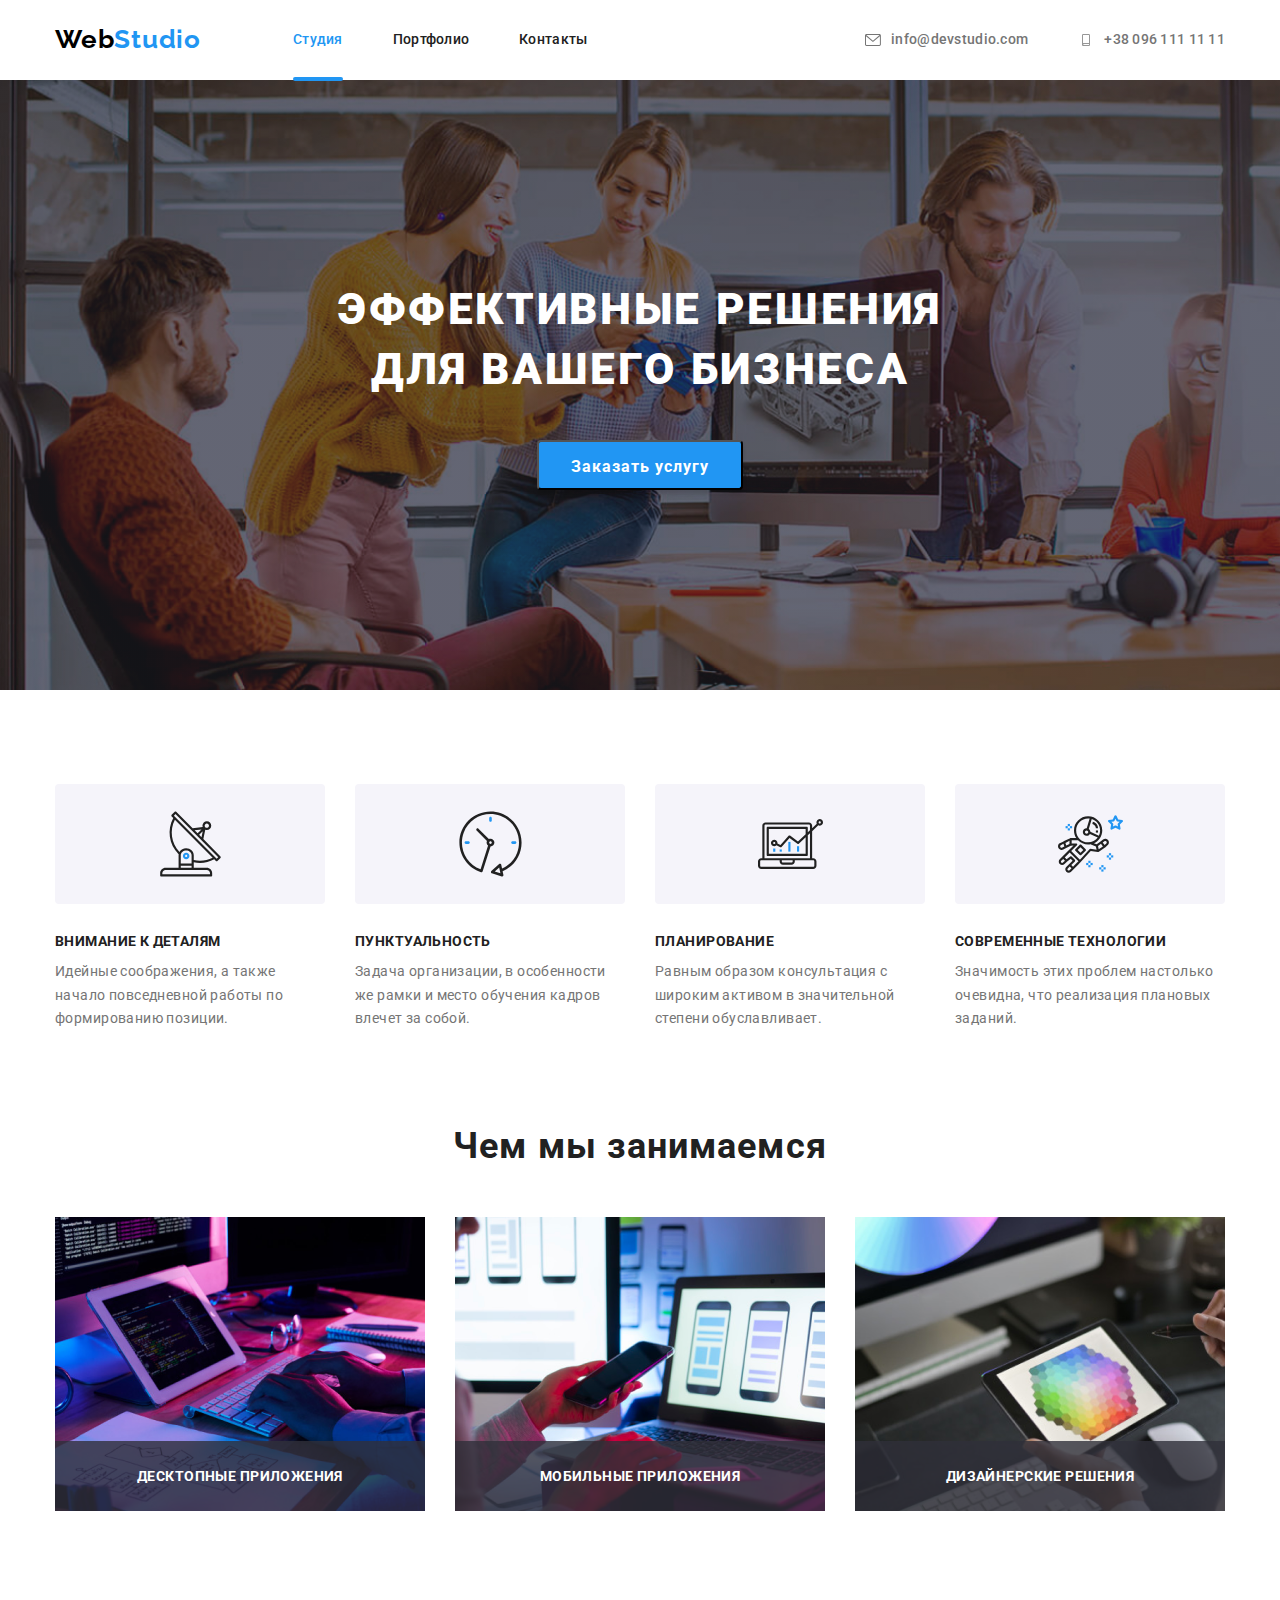
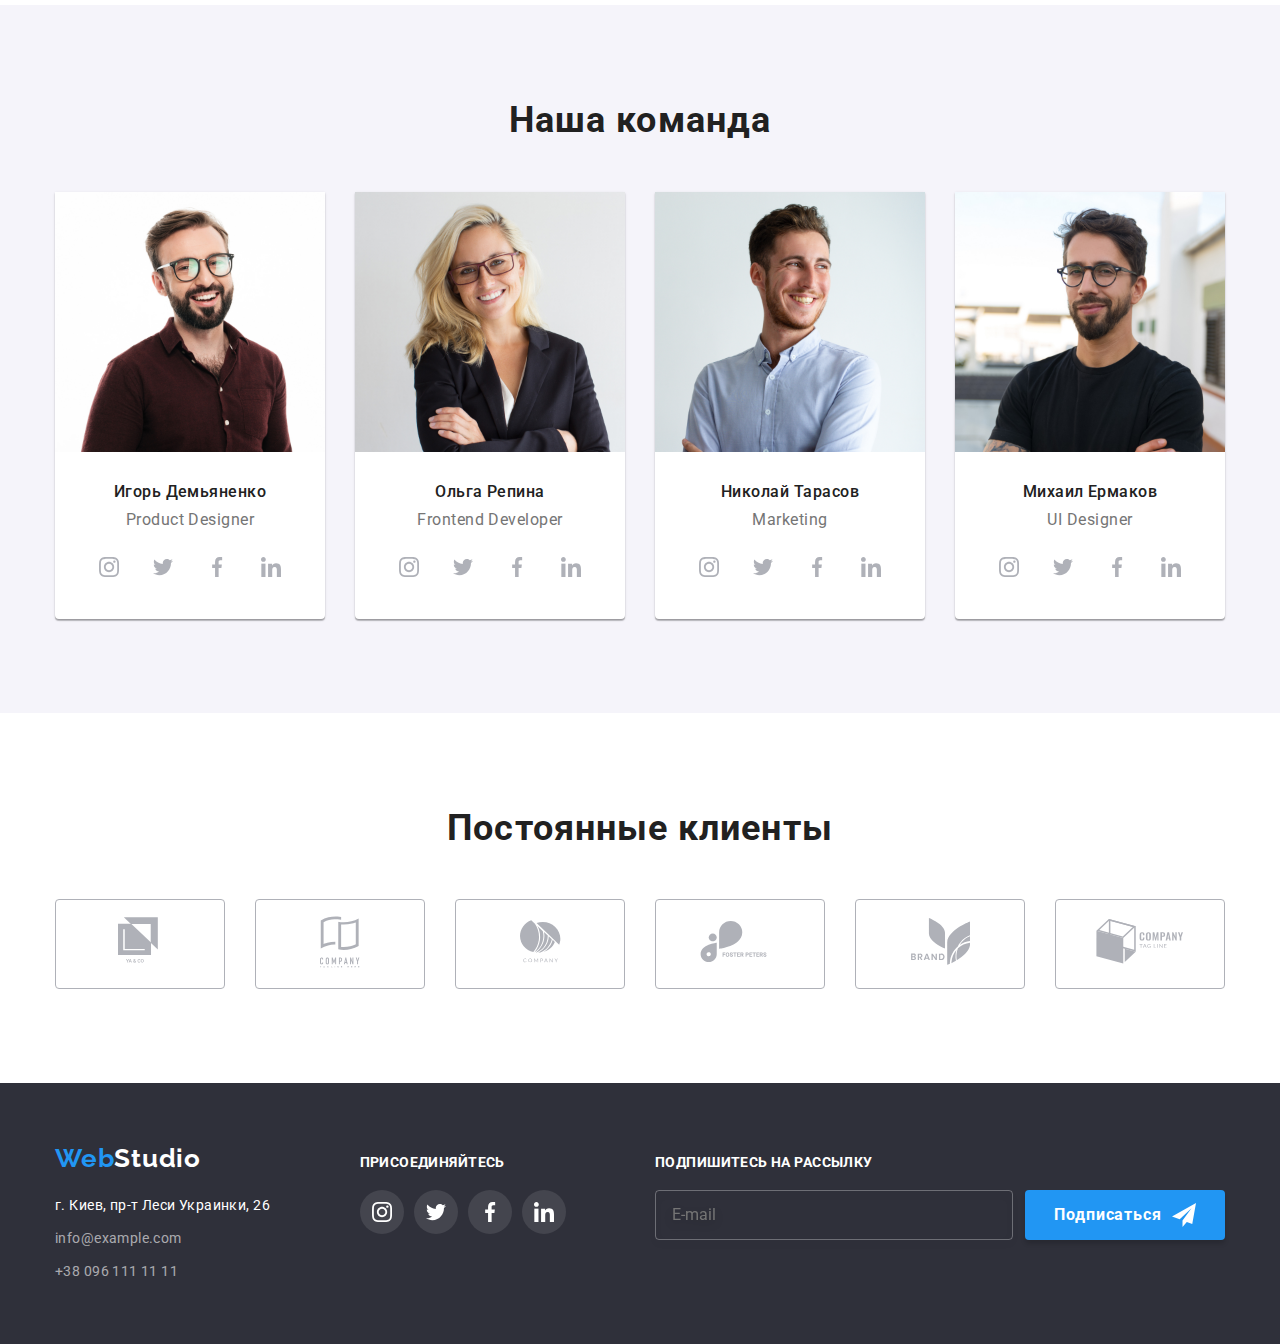
==== commit abf11af5: "куміт 1" ====
--- a/index.html
+++ b/index.html
@@ -163,109 +163,109 @@
       <div class="container">
         <h2 class="ourteam__title-head">Наша команда</h2>
         <ul class="list">
-          <li class="ourteam__list_item">
+          <li class="ourteam__list-item">
             <img class="img" src="./img/img4.jpg" alt="Photo" width="270" />
-            <h3 class="ourteam__title">Игорь Демьяненко</h3>
+            <h3 class="ourteam__title-name">Игорь Демьяненко</h3>
             <p class="ourteam__info">Product Designer</p>
             <ul class="ourteam__social list">
-              <li class="ourteam__social-item"><a href="" class="ourteam__social_link">
+              <li class="ourteam__social-item"><a href="" class="ourteam__social-link">
                   <svg class="ourteam__social-icon">
                     <use href="./icons/sprite.svg#icon-instagram2"></use>
                   </svg>
                 </a>
               </li>
-              <li class="ourteam__social-item"><a href="" class="ourteam__social_link">
+              <li class="ourteam__social-item"><a href="" class="ourteam__social-link">
                   <svg class="ourteam__social-icon">
                     <use href="./icons/sprite.svg#icon-twitter1"></use>
                   </svg>
                 </a></li>
-              <li class="ourteam__social-item"><a href="" class="ourteam__social_link">
+              <li class="ourteam__social-item"><a href="" class="ourteam__social-link">
                   <svg class="ourteam__social-icon">
                     <use href="./icons/sprite.svg#icon-facebook1"></use>
                   </svg>
                 </a></li>
-              <li class="ourteam__social-item"><a href="" class="ourteam__social_link">
+              <li class="ourteam__social-item"><a href="" class="ourteam__social-link">
                   <svg class="ourteam__social-icon">
                     <use href="./icons/sprite.svg#icon-linkedin1"></use>
                   </svg>
                 </a></li>
             </ul>
           </li>
-          <li class="ourteam__list_item">
+          <li class="ourteam__list-item">
             <img class="img" src="./img/img5.jpg" alt="Photo" width="270" />
-            <h3 class="ourteam__title">Ольга Репина</h3>
+            <h3 class="ourteam__title-name">Ольга Репина</h3>
             <p class="ourteam__info">Frontend Developer</p>
             <ul class="ourteam__social list">
-              <li class="ourteam__social-item"><a href="" class="ourteam__social_link">
+              <li class="ourteam__social-item"><a href="" class="ourteam__social-link">
                   <svg class="ourteam__social-icon">
                     <use href="./icons/sprite.svg#icon-instagram2"></use>
                   </svg>
                 </a></li>
-              <li class="ourteam__social-item"><a href="" class="ourteam__social_link">
+              <li class="ourteam__social-item"><a href="" class="ourteam__social-link">
                   <svg class="ourteam__social-icon">
                     <use href="./icons/sprite.svg#icon-twitter1"></use>
                   </svg>
                 </a></li>
-              <li class="ourteam__social-item"><a href="" class="ourteam__social_link">
+              <li class="ourteam__social-item"><a href="" class="ourteam__social-link">
                   <svg class="ourteam__social-icon">
                     <use href="./icons/sprite.svg#icon-facebook1"></use>
                   </svg>
                 </a></li>
-              <li class="ourteam__social-item"><a href="" class="ourteam__social_link">
+              <li class="ourteam__social-item"><a href="" class="ourteam__social-link">
                   <svg class="ourteam__social-icon">
                     <use href="./icons/sprite.svg#icon-linkedin1"></use>
                   </svg>
                 </a></li>
             </ul>
           </li class="ourteam-social">
-          <li class="ourteam__list_item">
+          <li class="ourteam__list-item">
             <img class="img" src="./img/img6.jpg" alt="Photo" width="270" />
-            <h3 class="ourteam__title">Николай Тарасов</h3>
+            <h3 class="ourteam__title-name">Николай Тарасов</h3>
             <p class="ourteam__info">Marketing</p>
             <ul class="ourteam__social list">
-              <li class="ourteam__social-item"><a href="" class="ourteam__social_link">
+              <li class="ourteam__social-item"><a href="" class="ourteam__social-link">
                   <svg class="ourteam__social-icon">
                     <use href="./icons/sprite.svg#icon-instagram2"></use>
                   </svg>
                 </a></li>
-              <li class="ourteam__social-item"><a href="" class="ourteam__social_link">
+              <li class="ourteam__social-item"><a href="" class="ourteam__social-link">
                   <svg class="ourteam__social-icon">
                     <use href="./icons/sprite.svg#icon-twitter1"></use>
                   </svg>
                 </a></li>
-              <li class="ourteam__social-item"><a href="" class="ourteam__social_link">
+              <li class="ourteam__social-item"><a href="" class="ourteam__social-link">
                   <svg class="ourteam__social-icon">
                     <use href="./icons/sprite.svg#icon-facebook1"></use>
                   </svg>
                 </a></li>
-              <li class="ourteam__social-item"><a href="" class="ourteam__social_link">
+              <li class="ourteam__social-item"><a href="" class="ourteam__social-link">
                   <svg class="ourteam__social-icon">
                     <use href="./icons/sprite.svg#icon-linkedin1"></use>
                   </svg>
                 </a></li>
             </ul>
           </li>
-          <li class="ourteam__list_item">
+          <li class="ourteam__list-item">
             <img class="img" src="./img/img7.jpg" alt="Photo" width="270" />
-            <h3 class="ourteam__title">Михаил Ермаков</h3>
+            <h3 class="ourteam__title-name">Михаил Ермаков</h3>
             <p class="ourteam__info">UI Designer</p>
             <ul class="ourteam_social list">
-              <li class="ourteam__social-item"><a href="" class="ourteam__social_link">
+              <li class="ourteam__social-item"><a href="" class="ourteam__social-link">
                   <svg class="ourteam__social-icon">
                     <use href="./icons/sprite.svg#icon-instagram2"></use>
                   </svg>
                 </a></li>
-              <li class="ourteam__social-item"><a href="" class="ourteam__social_link">
+              <li class="ourteam__social-item"><a href="" class="ourteam__social-link">
                   <svg class="ourteam__social-icon">
                     <use href="./icons/sprite.svg#icon-twitter1"></use>
                   </svg>
                 </a></li>
-              <li class="ourteam__social-item"><a href="" class="ourteam__social_link">
+              <li class="ourteam__social-item"><a href="" class="ourteam__social-link">
                   <svg class="ourteam__social-icon">
                     <use href="./icons/sprite.svg#icon-facebook1"></use>
                   </svg>
                 </a></li>
-              <li class="ourteam__social-item"><a href="" class="ourteam__social_link">
+              <li class="ourteam__social-item"><a href="" class="ourteam__social-link">
                   <svg class="ourteam__social-icon">
                     <use href="./icons/sprite.svg#icon-linkedin1"></use>
                   </svg>
@@ -281,45 +281,45 @@
     <section class="clients">
       <div class="container">
         <h2 class="clients-title">Постоянные клиенты</h2>
-        <ul class="list">
-          <li class="clients-item">
-            <a href="">
-              <svg class="clients-icon" width="44px" height="49px">
+        <ul class="clients__list">
+          <li class="clients__list-item">
+            <a href="">
+              <svg class="clients__list-icon" width="44px" height="49px">
                 <use href="./icons/sprite.svg#icon-logo1"></use>
               </svg>
             </a>
           </li>
-          <li class="clients-item">
-            <a href="">
-              <svg class="clients-icon" width="40px" height="52px">
+          <li class="clients__list-item">
+            <a href="">
+              <svg class="clients__list-icon" width="40px" height="52px">
                 <use href="./icons/sprite.svg#icon-logo2"></use>
               </svg>
             </a>
           </li>
-          <li class="clients-item">
-            <a href="">
-              <svg class="clients-icon" width="41px" height="43px">
+          <li class="clients__list-item">
+            <a href="">
+              <svg class="clients__list-icon" width="41px" height="43px">
                 <use href="./icons/sprite.svg#icon-logo3"></use>
               </svg>
             </a>
           </li>
-          <li class="clients-item">
-            <a href="">
-              <svg class="clients-icon" width="80px" height="42px">
+          <li class="clients__list-item">
+            <a href="">
+              <svg class="clients__list-icon" width="80px" height="42px">
                 <use href="./icons/sprite.svg#icon-logo4"></use>
               </svg>
             </a>
           </li>
-          <li class="clients-item">
-            <a href="">
-              <svg class="clients-icon" width="59px" height="47px">
+          <li class="clients__list-item">
+            <a href="">
+              <svg class="clients__list-icon" width="59px" height="47px">
                 <use href="./icons/sprite.svg#icon-logo5"></use>
               </svg>
             </a>
           </li>
-          <li class="clients-item">
-            <a href="">
-              <svg class="clients-icon" width="88px" height="45px">
+          <li class="clients__list-item">
+            <a href="">
+              <svg class="clients__list-icon" width="88px" height="45px">
                 <use href="./icons/sprite.svg#icon-logo6"></use>
               </svg>
             </a>
@@ -332,42 +332,46 @@
   <!--Підвал-->
 
   <footer class="footer">
-    <div class="container">
-      <div class="footer-container">
-        <a href="./index.html" class="webstudio-footer">Web<span class="logo">Studio</span></a>
-        <address class="adress-footer">
-          <p class="street">г. Киев, пр-т Леси Украинки, 26</p>
-          <p class="mmail"><a href="mailto:info@example.com" class="foooter-info">info@example.com</a></p>
-          <p><a href="tel:+380961111111" class="foooter-info">+38 096 111 11 11</a></p>
+    <div class="footer_container container">
+
+      <div class="contacts">
+        <a href="./index.html" class="contacts__webstudio">Web<span class="contacts__logo">Studio</span></a>
+        <address class="contacts__adress">
+          <p class="contacts__street">г. Киев, пр-т Леси Украинки, 26</p>
+          <p class="contacts__mail"><a href="mailto:info@example.com" class="contacts__info">info@example.com</a></p>
+          <p><a href="tel:+380961111111" class="contacts__info">+38 096 111 11 11</a></p>
         </address>
       </div>
-      <div class="footerr-container">
-        <h3 class="footer-title">присоединяйтесь</h3>
-        <ul class="list">
-          <li class="footer-item">
-            <a href="" class="footer-link">
-              <svg class="icon">
+      
+      
+      
+      <div class="join">
+        <h3 class="footer__title">Присоединяйтесь</h3>
+        <ul class="join__list list">
+          <li class="join__item">
+            <a href="" class="join__link">
+              <svg class="join__icon">
                 <use href="./icons/sprite.svg#icon-instagram2"></use>
               </svg>
             </a>
           </li>
-          <li class="footer-item">
-            <a href="" class="footer-link">
-              <svg class="icon">
+          <li class="join___item">
+            <a href="" class="join__link">
+              <svg class="join__icon">
                 <use href="./icons/sprite.svg#icon-twitter1"></use>
               </svg>
             </a>
           </li>
-          <li class="footer-item">
-            <a href="" class="footer-link">
-              <svg class="icon">
+          <li class="join__item">
+            <a href="" class="join__link">
+              <svg class="join__icon">
                 <use href="./icons/sprite.svg#icon-facebook1"></use>
               </svg>
             </a>
           </li>
-          <li class="footer-item">
-            <a href="" class="footer-link">
-              <svg class="icon">
+          <li class="join__item">
+            <a href="" class="join__link">
+              <svg class="join__icon">
                 <use href="./icons/sprite.svg#icon-linkedin1"></use>
               </svg>
             </a>
@@ -375,12 +379,12 @@
         </ul>
       </div>
       <!-- 3 СЕКЦІЯ -->
-      <div class="footerrr-container">
-        <h3 class="footer-title">Подпишитесь на рассылку</h3>
-        <form action="#" class="footer-form">
-          <input type="email" class="footer-input" name="user-email" placeholder="E-mail">
-          <button type="submit" class="footer-btn">Подписаться
-            <svg class="icon-send" width="24" height="24">
+      <div class="subscribe">
+        <h3 class="footer__title">Подпишитесь на рассылку</h3>
+        <form action="#" class="subscribe__form">
+          <input type="email" class="subscribe__input" name="subscribe__email" placeholder="E-mail">
+          <button type="submit" class="subscribe__btn">Подписаться
+            <svg class="subscribe__icon-send" width="24" height="24">
               <use href="./icons/sprite.svg#icon-icon-send"></use>
             </svg>
           </button>
@@ -393,50 +397,50 @@
   <!-- backdrop -->
   <div class="backdrop is-hidden" data-modal>
     <div class="modal">
-      <button type="button"  class="close-modal" data-modal-close>
+      <button type="button"  class="modal__close" data-modal-close>
         <svg class="backdrop-icon" width="18px" height="18px">
           <use href="./icons/sprite.svg#icon-close-modal"></use>
         </svg>
       </button>
-      <h3 class="modal-title">Оставьте свои данные, мы вам перезвоним</h3>
-      <form action="" class="modal-form">
-        <div class="modal-form-field">
-          <input type="text" name="user-name" id="user-name" class="modal-form-input">
-          <svg class="modal-form-icon" width="18px" height="18px">
+      <h3 class="modal__title">Оставьте свои данные, мы вам перезвоним</h3>
+      <form action="" class="modal__form">
+        <div class="modal__form-field">
+          <input type="text" name="user-name" id="user-name" class="modal__form-input">
+          <svg class="modal__form-icon" width="18px" height="18px">
             <use href="./icons/sprite.svg#icon-person-black"></use>
           </svg>
-          <label class="modal-form-input-label" for="user-name">Имя</label>
+          <label class="modal__label" for="user-name">Имя</label>
         
       
         </div>
-        <div class="modal-form-field">
-          <input type="tel" name="user-phone" id="user-phone" class="modal-form-input">
-          <svg class="modal-form-icon" width="18px" height="18px">
+        <div class="modal__form-field">
+          <input type="tel" name="user-phone" id="user-phone" class="modal__form-input">
+          <svg class="modal__form-icon" width="18px" height="18px">
             <use href="./icons/sprite.svg#icon-phone-black"></use>
           </svg>
-          <label class="modal-form-input-label" for="user-phone">Телефон</label>
+          <label class="modal__label" for="user-phone">Телефон</label>
           
         </div>
-        <div class="modal-form-field">
-          <input type="tel" name="user-mail" id="user-mail" class="modal-form-input">
-          <svg class="modal-form-icon" width="18px" height="18px">
+        <div class="modal__form-field">
+          <input type="tel" name="user-mail" id="user-mail" class="modal__form-input">
+          <svg class="modal__form-icon" width="18px" height="18px">
             <use href="./icons/sprite.svg#icon-email-black"></use>
           </svg>
-          <label class="modal-form-input-label" for="user-mail">Почта</label>
+          <label class="modal__label" for="user-mail">Почта</label>
           
         </div>
 
-        <div class="modal-form-field">
-          <textarea name="user-message" id="user-message" class="modal-form-message"></textarea>
-            <label class="modal-form-input-label" for="user-message">Коментарий</label>
+        <div class="modal__form-field">
+          <textarea name="user-message" id="user-message" class="modal__form-message"></textarea>
+            <label class="modal__label" for="user-message">Коментарий</label>
 
         </div>
-        <div class="policy-field">
+        <div class="modal__policy">
         
-          <input type="checkbox" name="user-policy" id="user-policy" class="modal-form-check visually-hidden">
-          <label for="user-policy" class="modal-form-label-check"><span>Соглашаюсь с рассылкой и принимаю <a href="#"> Условия договора</a></span></label>
-
-          <button type="submit" class="modal-form-btn">Отправить</button>
+          <input type="checkbox" name="user-policy" id="user-policy" class="modal_form-check visually-hidden">
+          <label for="user-policy" class="modal__label-check"><span>Соглашаюсь с рассылкой и принимаю <a href="#"> Условия договора</a></span></label>
+
+          <button type="submit" class="modal__form-btn">Отправить</button>
         </div>
       </form>
     </div>
--- a/css/styles.css
+++ b/css/styles.css
@@ -401,7 +401,7 @@
   color: var(--title-text-color);
 }
 
-.ourteam .ourteam__title {
+.ourteam .ourteam__title-name {
   font-weight: 500;
   font-size: 16px;
   line-height: 19px;
@@ -411,6 +411,7 @@
   letter-spacing: 0.03em;
 
   margin-bottom: 10px;
+  color: var(--title-text-color);
 }
 
 .ourteam .ourteam__info {
@@ -433,7 +434,7 @@
   justify-content: center;
 }
 
-.ourteam__list_item {
+.ourteam__list-item {
   display: block;
   width: 370px;
   /* height: 368px; */
@@ -446,7 +447,7 @@
   padding-bottom: 30px;
 }
 
-.ourteam__list_item:not(:last-child) {
+.ourteam__list-item:not(:last-child) {
   margin-right: 30px;
 }
 
@@ -457,7 +458,7 @@
 .ourteam__social-item:not(:last-child) {
   margin-right: 10px;
 }
-.ourteam__social_link {
+.ourteam__social-link {
   width: 44px;
   height: 44px;
   background-color: #ffffff;
@@ -472,14 +473,14 @@
   height: 20px;
 }
 
-.ourteam__social_link:hover,
-.ourteam__social_link:focus {
+.ourteam__social-link:hover,
+.ourteam__social-link:focus {
   background-color: var(--text-hover-focus);
   transition: 250ms var(--time-distribution-function);
 }
 
-.ourteam__social_link:hover .ourteam__social-icon,
-.ourteam__social_link:focus .ourteam__social-icon {
+.ourteam__social-link:hover .ourteam__social-icon,
+.ourteam__social-link:focus .ourteam__social-icon {
   fill: var(--secondary-text-color);
   transition: 250ms var(--time-distribution-function);
 }
@@ -506,12 +507,12 @@
   margin-bottom: 50px;
 }
 
-.clients .list {
+.clients__list {
   display: flex;
   justify-content: space-between;
 }
 
-.clients-item {
+.clients__list-item {
   width: 170px;
   height: 90px;
   border: 1px solid #afb1b8;
@@ -522,21 +523,21 @@
   align-items: center;
 }
 
-.clients-item:hover,
-.clients-item:focus {
+.clients__list-item:hover,
+.clients__list-item:focus {
   border-color: #2196f3;
 }
 
-.clients-icon {
+.clients__list-icon {
   fill: rgba(175, 177, 184, 1);
 }
 
-.clients-item:hover .clients-icon {
+.clients__list-item:hover .clients__list-icon {
   fill: var(--text-hover-focus);
   transition: 250ms var(--time-distribution-function);
 }
 
-.clients-item:focus .clients-icon {
+.clients__list-item:focus .clients__list-icon {
   fill: var(--text-hover-focus);
   transition: 250ms var(--time-distribution-function);
 }
@@ -549,7 +550,7 @@
   padding-top: 60px;
 }
 
-.webstudio-footer {
+.contacts__webstudio {
   display: inline-block;
   font-family: "Raleway", sans-serif;
   font-style: normal;
@@ -565,11 +566,11 @@
   margin-bottom: 20px;
 }
 
-.logo {
+.contacts__logo {
   color: var(--white-color);
 }
 
-.street {
+.contacts__street {
   display: inline-block;
   font-style: normal;
   font-weight: normal;
@@ -582,7 +583,7 @@
   margin-bottom: 9px;
 }
 
-.foooter-info {
+.contacts__info {
   display: inline-block;
   font-style: normal;
   font-weight: normal;
@@ -595,24 +596,19 @@
   color: var(--footer-text);
 }
 
-.mmail {
+.contacts__mail {
   display: inline-block;
   margin-bottom: 9px;
 }
 
-.footer-container {
+.contacts__adress {
   display: flex;
   flex-direction: column;
 }
 
-.adress-footer {
-  display: flex;
-  flex-direction: column;
-}
-
 /* 2 СЕКЦІЯ */
 
-.footer-title {
+.footer__title {
   font-style: normal;
   font-weight: bold;
   font-size: 14px;
@@ -628,17 +624,17 @@
   justify-content: space-between;
   align-items: baseline;
 }
-
-.footerr-container {
+/* 222222222222222222222222222222222222 */
+.join {
   width: 206px;
 }
 
-.footerr-container .list {
+.join__list {
   display: flex;
   justify-content: space-between;
 }
 
-.footer-link {
+.join__link {
   width: 44px;
   height: 44px;
   background: rgba(255, 255, 255, 0.1);
@@ -648,25 +644,27 @@
   align-items: center;
 }
 
-.footer-link:hover,
-.footer-link:hover {
+.join__link:hover,
+.join__link:hover {
   background-color: var(--text-hover-focus);
   transition: 250ms var(--time-distribution-function);
 }
 
-.footer-link .icon {
+.join__icon {
   fill: #ffffff;
+  width: 20px;
+  height: 20px;
 }
 
 /* 3 СЕКЦІЯ */
 
-.footer-form {
-  display: flex;
-  justify-content: center;
-  align-items: center;
-}
-
-.footer-input {
+.subscribe__form {
+  display: flex;
+  justify-content: center;
+  align-items: center;
+}
+
+.subscribe__input {
   width: 358px;
   height: 50px;
   border: 1px solid rgba(255, 255, 255, 0.3);
@@ -678,7 +676,7 @@
   color: var(--secondary-text-color);
 }
 
-.footer-btn {
+.subscribe__btn {
   width: 200px;
   height: 50px;
   box-shadow: 0px 4px 4px rgba(0, 0, 0, 0.15);
@@ -698,7 +696,7 @@
   align-items: center;
 }
 
-.icon-send {
+.subscribe__icon-send {
   fill: #ffffff;
   margin-left: 10px;
 }
@@ -730,7 +728,7 @@
   padding-bottom: 40px;
 }
 
-.close-modal {
+.modal__close {
   width: 30px;
   height: 30px;
   border-radius: 50%;
@@ -746,8 +744,8 @@
   justify-content: center;
   align-items: center;
 }
-.close-modal:hover,
-.close-modal:focus {
+.modal__closel:hover,
+.modal__close:focus {
   fill: var(--text-hover-focus);
 }
 .is-hidden {
@@ -758,7 +756,7 @@
 
 /* ВІКНО КНОПКИ */
 
-.modal-form-field {
+.modal__form-field {
   position: relative;
   margin-bottom: 28px;
   width: 448px;
@@ -770,7 +768,7 @@
   align-items: center;
 }
 
-.modal-form-input {
+.modal__form-input {
   width: 100%;
   height: 40px;
   left: 576px;
@@ -780,17 +778,17 @@
   padding-left: 42px;
 }
 
-.modal-form-input:focus,
-.modal-form-message:focus {
+.modal__form-input:focus,
+.modal__form-message:focus {
   outline: none;
   border-color: var(--text-hover-focus);
 }
 
-.modal-form-input:focus + .modal-form-icon {
+.modal__form-input:focus + .modal__form-icon {
   fill: var(--text-hover-focus);
 }
 
-.modal-form-message {
+.modal__form-message {
   width: 100%;
   height: 120px;
   border: 1px solid rgba(33, 33, 33, 0.2);
@@ -800,7 +798,7 @@
   padding: 12px 16px;
 }
 
-.modal-form-icon {
+.modal__form-icon {
   width: 18px;
   height: 18px;
   position: absolute;
@@ -808,14 +806,14 @@
   left: 12px;
   transform: translateY(-50%);
 }
-.modal-form-field:hover .modal-form-icon {
+.modal__form-field:hover .modal__form-icon {
   fill: var(--text-hover-focus);
 }
-.modal-form-field:hover .modal-form-input {
+.modal__form-field:hover .modal__form-input {
   border-color: var(--text-hover-focus);
 }
 
-.modal-form-input-label {
+.modal__label {
   position: absolute;
   top: -18px;
   left: 0;
@@ -827,7 +825,7 @@
   color: #757575;
 }
 
-.modal-title {
+.modal__title {
   margin-bottom: 30px;
 
   font-weight: bold;
@@ -838,7 +836,7 @@
   color: var(--title-text-color);
 }
 
-.modal-form-label-check {
+.modal__label-check {
   font-style: normal;
   font-weight: normal;
   font-size: 14px;
@@ -860,7 +858,7 @@
   overflow: hidden;
 }
 
-.modal-form-label-check::before {
+.modal__check::before {
   content: "";
   display: block;
   height: 15px;
@@ -869,18 +867,18 @@
   margin-right: 8px;
 }
 
-.modal-form-label-check {
-  display: flex;
-  align-items: center;
-  justify-content: center;
-}
-
-.modal-form-check:checked + .modal-form-label-check::before {
+.modal__check {
+  display: flex;
+  align-items: center;
+  justify-content: center;
+}
+
+.modal__form-check:checked + .modal__check::before {
   background-image: url("../icons/icon-check.png");
   border: none;
 }
 
-.modal-form-btn {
+.modal__form-btn {
   width: 200px;
   height: 50px;
   background: var(--text-hover-focus);
@@ -894,12 +892,12 @@
   color: #ffffff;
 }
 
-.policy-field {
+.modal__policy {
   display: flex;
   flex-wrap: wrap;
   justify-content: center;
 }
 
-.modal-form-btn:focus {
+.modal__form-btn:focus {
   background-color: rgba(24, 140, 232, 1);
 }
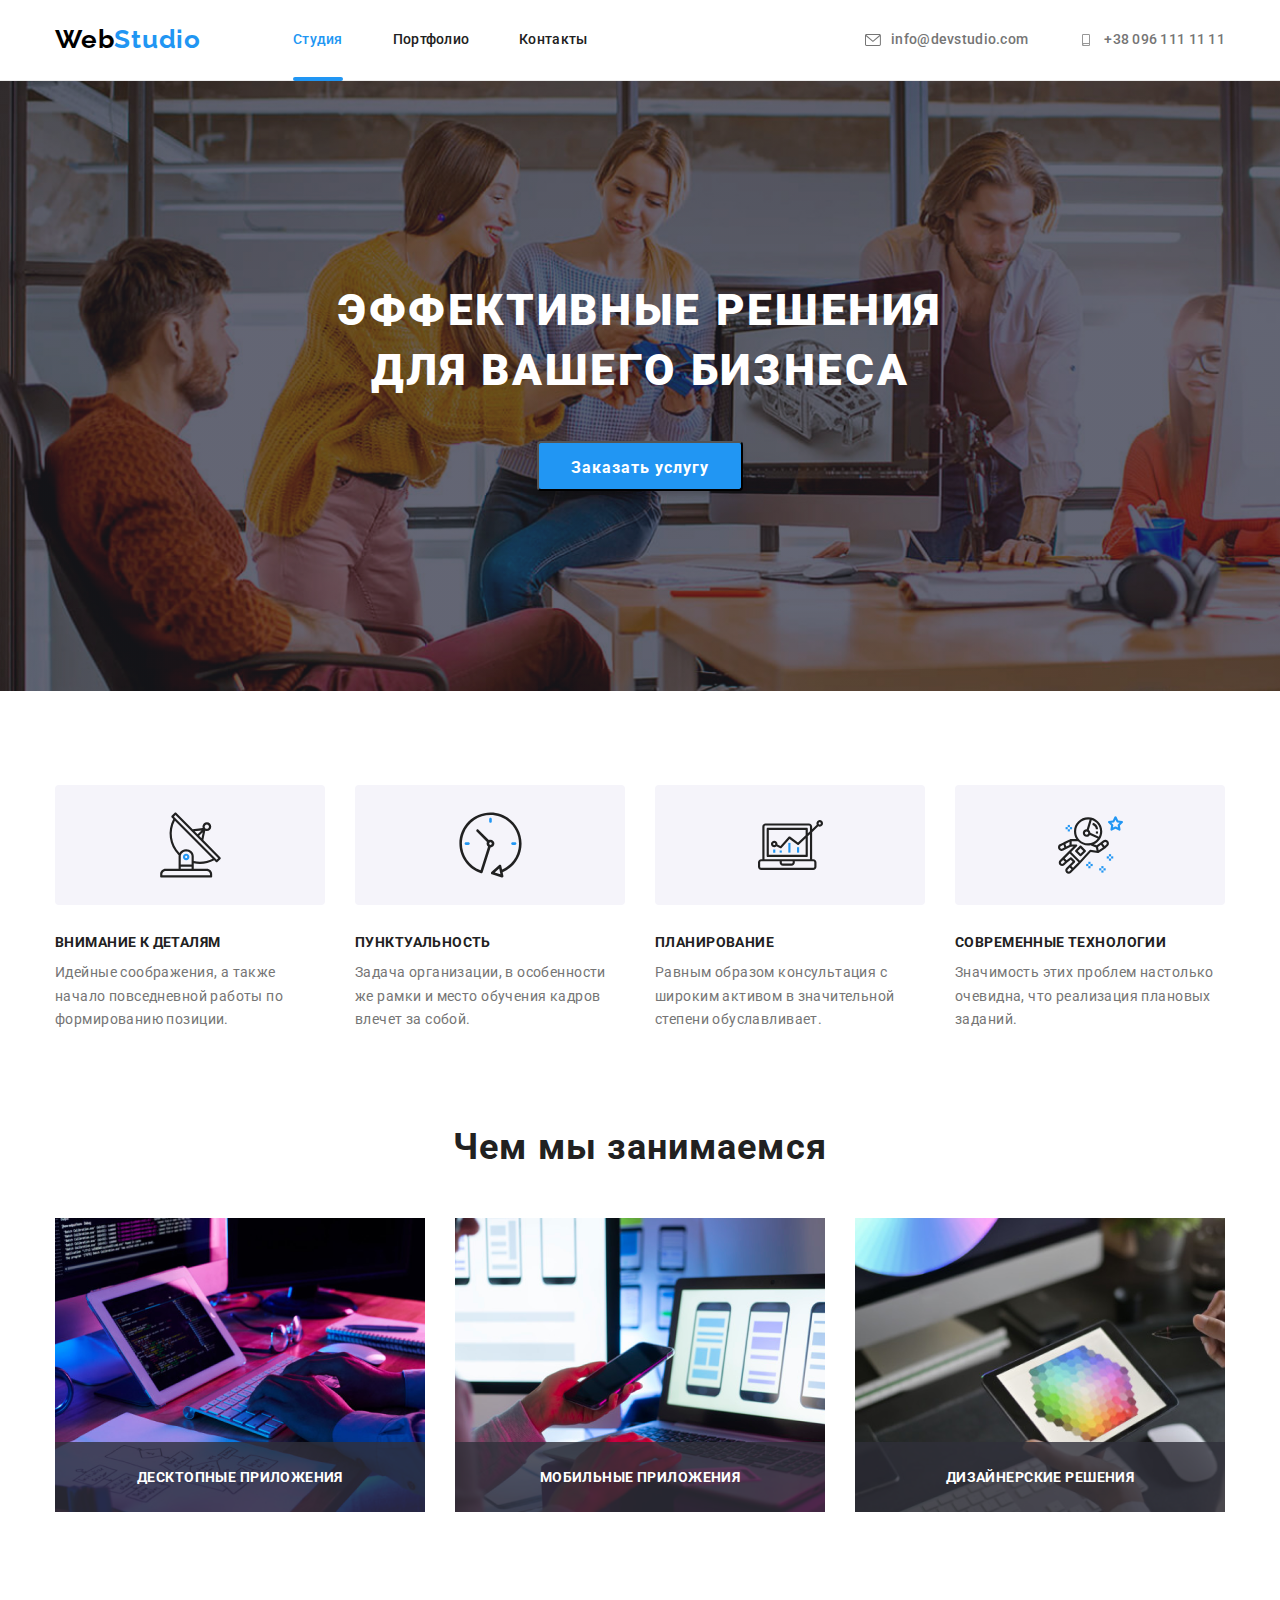
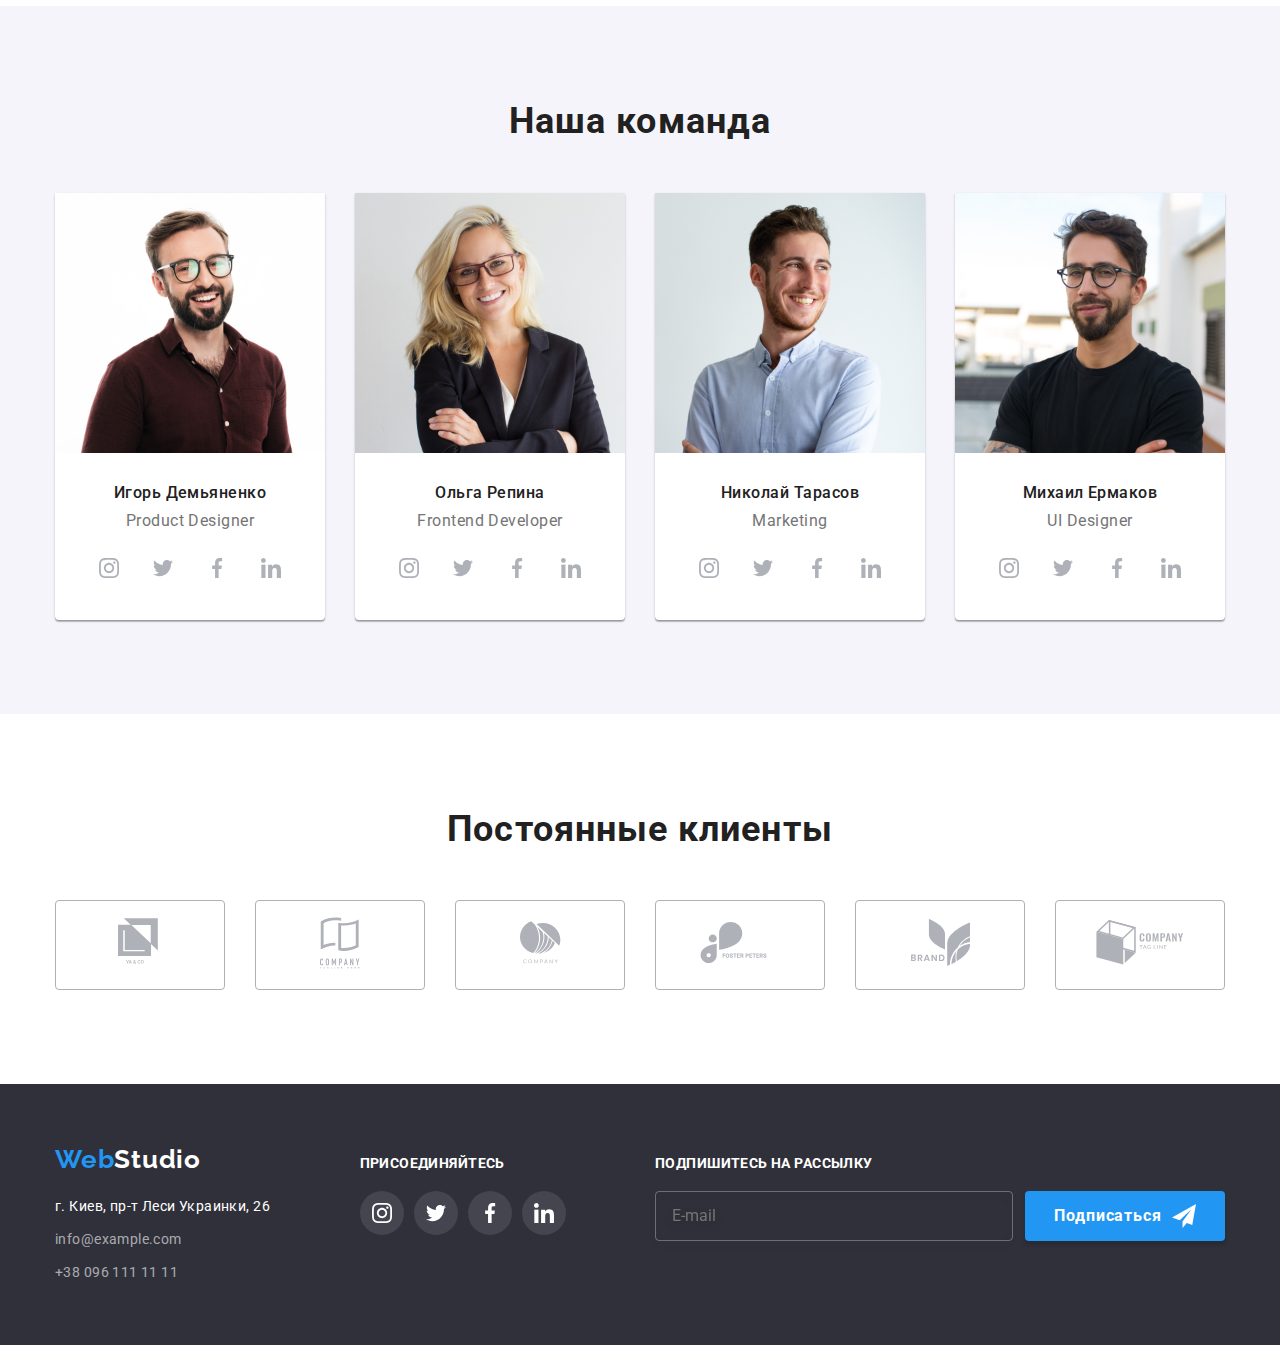
==== commit cfacdfc0: "[eq" ====
--- a/index.html
+++ b/index.html
@@ -8,7 +8,7 @@
   <link href="https://fonts.googleapis.com/css2?family=Raleway:wght@700&family=Roboto:wght@400;500;700;900&display=swap"
     rel="stylesheet">
   <link rel="stylesheet" href="https://cdnjs.cloudflare.com/ajax/libs/modern-normalize/1.0.0/modern-normalize.min.css">
-  <link rel="stylesheet" href="css/styles.css">
+  <link rel="stylesheet" href="css/main.min.css">
 </head>
 
 <body>
@@ -22,20 +22,20 @@
 
         <nav>
           <ul class="header__menu list">
-            <li class="nav-li"><a href="./index.html" class="header__special link">Студия</a></li>
-            <li class="nav-li"><a href="./portfolio.html" class="link">Портфолио</a></li>
-            <li class="nav-li"><a href="#Контакты" class="link">Контакты</a></li>
+            <li class="header__item"><a href="./index.html" class="header__special link">Студия</a></li>
+            <li class="header__item"><a href="./portfolio.html" class="link">Портфолио</a></li>
+            <li class="header__item"><a href="#Контакты" class="link">Контакты</a></li>
           </ul>
         </nav>
 
         <ul class="header__auth list">
-          <li><a href="mailto:info@devstudio.com" class="header__auth_item mail">
-              <svg class="header__auth_icon" width="16px" height="12">
+          <li><a href="mailto:info@devstudio.com" class="header__auth-item header__auth-item_mail">
+              <svg class="header__auth-icon" width="16px" height="12">
                 <use href="./icons/sprite.svg#icon-envelope"></use>
               </svg>
               info@devstudio.com</a></li>
-          <li><a href="tel:+380961111111" class="header__auth_item phone">
-              <svg class="header__auth_icon" width="16px" height="12">
+          <li><a href="tel:+380961111111" class="header__auth-item header__auth-item_phone">
+              <svg class="header__auth-icon" width="16px" height="12">
                 <use href="./icons/sprite.svg#icon-smartphone"></use>
               </svg>
               +38 096 111 11 11</a></li>
@@ -132,24 +132,24 @@
 
     <!--Чем мы занимаемся-->
 
-    <section class="projects">
+    <section class="addons">
       <div class="container">
-        <h2 class="projects__title">Чем мы занимаемся</h2>
-        <ul class="projects__list list">
-          <li class="projects__item">
+        <h2 class="addons__title">Чем мы занимаемся</h2>
+        <ul class="addons__list list">
+          <li class="addons__item">
             <img src="./img/img1.png" alt="Photo" />
-            <div class="projects__overlay">
-              <h3 class="projects__overlay-title">Десктопные приложения</h3>
+            <div class="addons__overlay">
+              <h3 class="addons__overlay-title">Десктопные приложения</h3>
             </div>
           </li>
-          <li class="projects__item"><img src="./img/img2.png" alt="Photo" />
-            <div class="projects__overlay">
-              <h3 class="projects__overlay-title">Мобильные приложения</h3>
+          <li class="addons__item"><img src="./img/img2.png" alt="Photo" />
+            <div class="addons__overlay">
+              <h3 class="addons__overlay-title">Мобильные приложения</h3>
             </div>
           </li>
-          <li class="projects__item"><img src="./img/img3.png" alt="Photo" />
-            <div class="projects__overlay">
-              <h3 class="projects__overlay-title">Дизайнерские решения</h3>
+          <li class="addons__item"><img src="./img/img3.png" alt="Photo" />
+            <div class="addons__overlay">
+              <h3 class="addons__overlay-title">Дизайнерские решения</h3>
             </div>
           </li>
         </ul>
@@ -217,7 +217,7 @@
                   </svg>
                 </a></li>
             </ul>
-          </li class="ourteam-social">
+          </li>
           <li class="ourteam__list-item">
             <img class="img" src="./img/img6.jpg" alt="Photo" width="270" />
             <h3 class="ourteam__title-name">Николай Тарасов</h3>
--- a/css/main.min.css
+++ b/css/main.min.css
@@ -0,0 +1,2 @@
+.container{width:1200px;padding-right:15px;padding-left:15px;margin:0 auto}.list{list-style:none}html{box-sizing:border-box}*{margin:0;padding:0}*,*::before,*::after{box-sizing:inherit}img{display:block}body{background-color:#ffffff;color:#757575;font-family:"Roboto", sans-serif;letter-spacing:0.03em}.header{border-bottom:1px solid #ececec}.header__webstudio{width:145px;height:31px;color:#000000;text-decoration:none;font-family:"Raleway", sans-serif;font-style:normal;font-weight:bold;font-size:26px;line-height:1.19;letter-spacing:0.03em;margin-right:93px}.header__studio{color:#2196f3}.header__menu{display:flex;max-width:294px}.header__menu .link{font-style:normal;font-weight:500;font-size:14px;line-height:1.14;letter-spacing:0.02em;color:#212121;text-decoration:none;position:relative;display:block;padding-top:32px;padding-bottom:32px}.header__menu .header__special{color:#2196f3}.header__menu .link:hover,.header__menu .link:focus{color:#2196f3;transition:250ms cubic-bezier(0.4, 0, 0.2, 1)}.header__menu .link::after{content:"";position:absolute;display:block;left:0;bottom:-1px;width:100%;height:4px;background:#2196f3;border-radius:2px;transform:scaleX(0);transition:250ms cubic-bezier(0.4, 0, 0.2, 1)}.header__special .link::after{content:"";position:absolute;display:block;left:0;bottom:-1px;width:100%;height:4px;background:#2196f3;border-radius:2px;transform:scaleX(1)}.header__menu .header__special::after{content:"";position:absolute;display:block;left:0;bottom:-1px;width:100%;height:4px;background:#2196f3;border-radius:2px;transform:scaleX(1)}.header__menu .link:hover::after,.header__menu .link:focus::after{transform:scaleX(1)}.header__item:not(:last-child){margin-right:50px}.header__auth-item{color:#757575;text-decoration:none;font-weight:500;font-size:14px;line-height:1.14;letter-spacing:0.02em}.header__auth-item:hover,.header__auth-item:focus{color:#2196f3;transition:250ms cubic-bezier(0.4, 0, 0.2, 1)}.header__container{display:flex;align-items:flex-start;align-items:center}.header__menu{display:flex;max-width:294px}.header__auth{display:flex;margin-left:auto}.header__auth-item{display:flex;justify-content:center;align-items:center}.header__auth-icon{margin-right:10px;fill:#757575}.header__auth-item:hover .header__auth-icon{fill:#2196f3}.header__auth-item_phone{margin-left:50px}.addons{padding-top:47px;padding-bottom:94px}.addons__title{font-style:normal;font-weight:bold;font-size:36px;line-height:1.17;text-align:center;letter-spacing:0.03em;margin-bottom:50px;color:#212121}.addons__list{display:flex;justify-content:center;font-size:0}.addons__item{display:block;width:370px;position:relative}.addons__item:not(:last-child){margin-right:30px}.addons__overlay{position:absolute;bottom:0;left:0;width:370px;height:70px;background:rgba(47,48,58,0.8);padding-top:27px;padding-bottom:27px}.addons__overlay-title{font-style:normal;font-weight:bold;font-size:14px;line-height:16px;text-align:center;letter-spacing:0.03em;text-transform:uppercase;color:#ffffff}.backdrop{position:fixed;top:0;left:0;width:100%;height:100%;background:rgba(0,0,0,0.2);transition:all 1000ms linear}.button__btn{padding:6px 22px;background:#f5f4fa;border-radius:4px;font-style:normal;font-weight:500;font-size:16px;line-height:26px;color:#212121;text-align:center;letter-spacing:0.03em;border:none}.button__btn:hover,.button__btn:focus{background:#2196f3;box-shadow:0px 3px 1px rgba(0,0,0,0.1),0px 1px 2px rgba(0,0,0,0.08),0px 2px 2px rgba(0,0,0,0.12);border-radius:4px;transition:250ms cubic-bezier(0.4, 0, 0.2, 1)}.button__btn:hover,.button__btn:focus{color:#fff;transition:250ms cubic-bezier(0.4, 0, 0.2, 1)}.button{padding-top:94px;padding-bottom:94px}.button__list{display:flex;justify-content:center;margin-bottom:50px}.button__item:not(:last-child){margin-right:8px}.clients{padding-bottom:94px;padding-top:94px}.clients-title{font-style:normal;font-weight:bold;font-size:36px;line-height:42px;text-align:center;letter-spacing:0.03em;color:#212121;margin-bottom:50px}.clients__list{display:flex;justify-content:space-between}.clients__list-item{width:170px;height:90px;border:1px solid #afb1b8;box-sizing:border-box;border-radius:4px;display:flex;justify-content:center;align-items:center}.clients__list-item:hover,.clients__list-item:focus{border-color:#2196f3}.clients__list-icon{fill:#afb1b8}.clients__list-item:hover .clients__list-icon{fill:#2196f3;transition:250ms cubic-bezier(0.4, 0, 0.2, 1)}.clients__list-item:focus .clients__list-icon{fill:#2196f3;transition:250ms cubic-bezier(0.4, 0, 0.2, 1)}.contacts__webstudio{display:inline-block;font-family:"Raleway", sans-serif;font-style:normal;font-weight:bold;font-size:26px;line-height:1.19;letter-spacing:0.03em;color:#2196f3;text-decoration:none;margin-bottom:20px}.contacts__logo{color:#fff}.contacts__street{display:inline-block;font-style:normal;font-weight:normal;font-size:14px;line-height:1.71;letter-spacing:0.03em;color:#fff;margin-bottom:9px}.contacts__info{display:inline-block;font-style:normal;font-weight:normal;font-size:14px;line-height:1.71;text-decoration:none;letter-spacing:0.03em;color:rgba(255,255,255,0.6)}.contacts__mail{display:inline-block;margin-bottom:9px}.contacts__adress{display:flex;flex-direction:column}.footer{background:#2f303a;padding-bottom:60px;padding-top:60px}.footer__title{font-style:normal;font-weight:bold;font-size:14px;line-height:16px;letter-spacing:0.03em;text-transform:uppercase;color:#fff;margin-bottom:20px}.footer .container{display:flex;justify-content:space-between;align-items:baseline}.is-hidden{opacity:0;visibility:hidden;pointer-events:none}.join{width:206px}.join__list{display:flex;justify-content:space-between}.join__link{width:44px;height:44px;background:rgba(255,255,255,0.1);border-radius:50%;display:flex;justify-content:center;align-items:center}.join__link:hover,.join__link:hover{background-color:#2196f3;transition:250ms cubic-bezier(0.4, 0, 0.2, 1)}.join__icon{fill:#ffffff;width:20px;height:20px}.main{background-image:linear-gradient(rgba(47,48,58,0.4), rgba(47,48,58,0.4)),url("../icons/Imghero.jpg");background-size:cover;background-repeat:no-repeat;text-align:center;padding-bottom:200px;padding-top:200px}.main__title{font-size:44px;font-style:normal;font-weight:900;line-height:1.36;letter-spacing:0.06em;text-transform:uppercase;color:#fff;margin-bottom:40px}.main__button{display:inline-block;min-width:200px;height:50px;padding:10px 32px;font-style:normal;font-weight:bold;font-size:16px;line-height:1.875;text-align:center;letter-spacing:0.06em;color:#fff;background:#2196f3;box-shadow:0px 4px 4px rgba(0,0,0,0.15);border-radius:4px}.modal{width:528px;background:#ffffff;box-shadow:0px 1px 3px rgba(0,0,0,0.12),0px 1px 1px rgba(0,0,0,0.14),0px 2px 1px rgba(0,0,0,0.2);border-radius:4px;position:absolute;top:50%;left:50%;transform:translate(-50%, -50%);padding-left:40px;padding-right:40px;padding-top:75px;padding-bottom:40px}.modal__close{width:30px;height:30px;border-radius:50%;background:#ffffff;border:1px solid rgba(0,0,0,0.1);position:absolute;cursor:pointer;top:8px;right:8px;display:flex;justify-content:center;align-items:center}.modal__closel:hover,.modal__close:focus{fill:#2196f3}.modal__form-field{position:relative;margin-bottom:28px;width:448px}.modal-form{display:flex;flex-direction:column;align-items:center}.modal__form-input{width:100%;height:40px;left:576px;top:382px;border:1px solid rgba(33,33,33,0.2);border-radius:4px;padding-left:42px}.modal__form-input:focus,.modal__form-message:focus{outline:none;border-color:#2196f3}.modal__form-input:focus+.modal__form-icon{fill:#2196f3}.modal__form-message{width:100%;height:120px;border:1px solid rgba(33,33,33,0.2);box-sizing:border-box;border-radius:4px;resize:none;padding:12px 16px}.modal__form-icon{width:18px;height:18px;position:absolute;top:50%;left:12px;transform:translateY(-50%)}.modal__form-field:hover .modal__form-icon{fill:#2196f3}.modal__form-field:hover .modal__form-input{border-color:#2196f3}.modal__label{position:absolute;top:-18px;left:0;font-style:normal;font-weight:normal;font-size:12px;line-height:14px;letter-spacing:0.01em;color:#757575}.modal__title{margin-bottom:30px;font-weight:bold;font-size:20px;line-height:23px;text-align:center;letter-spacing:0.03em;color:#212121}.modal__label-check{font-style:normal;font-weight:normal;font-size:14px;line-height:24px;letter-spacing:0.03em;color:#757575;padding-bottom:30px;text-align:right}.modal__check::before{content:"";display:block;height:15px;width:16px;border:1px solid black;margin-right:8px}.modal__check{display:flex;align-items:center;justify-content:center}.modal__form-check:checked+.modal__check::before{background-image:url("../icons/icon-check.png");border:none}.modal__form-btn{width:200px;height:50px;background:#2196f3;box-shadow:0px 4px 4px rgba(0,0,0,0.15);border-radius:4px;font-style:normal;font-weight:bold;font-size:16px;line-height:30px;border:none;color:#ffffff}.modal__policy{display:flex;flex-wrap:wrap;justify-content:center}.modal__form-btn:focus{background-color:#188ce8}.ourteam__title-head{font-style:normal;font-weight:bold;font-size:36px;line-height:1.17;text-align:center;letter-spacing:0.03em;margin-bottom:50px;color:#212121}.ourteam .ourteam__title-name{font-weight:500;font-size:16px;line-height:19px;text-align:center;letter-spacing:0.03em;margin-bottom:10px;color:#212121}.ourteam .ourteam__info{text-align:center;margin-bottom:16px}.ourteam{background:#f5f4fa;padding-bottom:94px;padding-top:94px}.ourteam .img{margin-bottom:30px}.ourteam .list{display:flex;justify-content:center}.ourteam__list-item{display:block;width:370px;background:#ffffff;box-shadow:0px 1px 3px rgba(0,0,0,0.12),0px 1px 1px rgba(0,0,0,0.14),0px 2px 1px rgba(0,0,0,0.2);border-radius:0px 0px 4px 4px;padding-bottom:30px}.ourteam__list-item:not(:last-child){margin-right:30px}.ourteam__social{display:flex;justify-content:space-between}.ourteam__social-item:not(:last-child){margin-right:10px}.ourteam__social-link{width:44px;height:44px;background-color:#ffffff;border-radius:50%;display:flex;justify-content:center;align-items:center}.ourteam__social-icon{width:20px;height:20px}.ourteam__social-link:hover,.ourteam__social-link:focus{background-color:#2196f3;transition:250ms cubic-bezier(0.4, 0, 0.2, 1)}.ourteam__social-link:hover .ourteam__social-icon,.ourteam__social-link:focus .ourteam__social-icon{fill:#fff;transition:250ms cubic-bezier(0.4, 0, 0.2, 1)}.ourteam__social-icon{fill:#afb1b8}.project__info-title{font-style:normal;font-weight:bold;font-size:18px;line-height:36px;color:#212121;letter-spacing:0.06em}.project__info{font-style:normal;font-weight:normal;font-size:16px;line-height:30px;color:var(--main-text-color);letter-spacing:0.03em}.projects__list{display:flex;flex-wrap:wrap;justify-content:space-between}.project__item{display:block;width:370px;background:#ffffff;border:1px solid #eeeeee;box-sizing:border-box}.project__item:hover,.project__item:focus{background:#ffffff;border:1px solid #eeeeee;box-sizing:border-box;box-shadow:0px 1px 1px rgba(0,0,0,0.12),0px 4px 4px rgba(0,0,0,0.06),1px 4px 6px rgba(0,0,0,0.16)}.project__item:not(:nth-child(n+7)){margin-bottom:30px}.project__info{margin:0 24px;padding-bottom:20px;padding-top:20px}.projects__overlay{position:relative;overflow:hidden}.project__paragraph{font-style:normal;font-weight:normal;font-size:18px;line-height:28px;letter-spacing:0.03em;color:#ffffff;position:absolute;top:0;left:0;width:100%;height:100%;transform:translateY(100%);transition:transform 250ms ease;background-color:rgba(33,150,243,0.9);padding:63px 24px}.project__item:hover .project__paragraph,.project__item:focus .project__paragraph{transform:translateY(0);transition:250ms cubic-bezier(0.4, 0, 0.2, 1)}.footer{background:#2f303a;padding-bottom:60px;padding-top:60px}.contacts__webstudio{display:inline-block;font-family:"Raleway", sans-serif;font-style:normal;font-weight:bold;font-size:26px;line-height:1.19;letter-spacing:0.03em;color:#2196f3;text-decoration:none;margin-bottom:20px}.contacts__logo{color:#fff}.contacts__street{display:inline-block;font-style:normal;font-weight:normal;font-size:14px;line-height:1.71;letter-spacing:0.03em;color:#fff;margin-bottom:9px}.contacts__info{display:inline-block;font-style:normal;font-weight:normal;font-size:14px;line-height:1.71;text-decoration:none;letter-spacing:0.03em;color:rgba(255,255,255,0.6)}.contacts__mail{display:inline-block;margin-bottom:9px}.contacts__adress{display:flex;flex-direction:column}.qualities{padding-top:94px;padding-bottom:47px}.qualities__list{display:flex;justify-content:space-between}.qualities__list_item{width:270px;display:flex;flex-direction:column}.qualities__list_item:not(:last-child){margin-right:30px}.qualities__title{margin-bottom:50px;color:#212121}.qualities__info{color:#757575}.qualities .qualities__title{margin-bottom:10px;font-style:normal;font-weight:bold;font-size:14px;line-height:1.14;letter-spacing:0.03em;text-transform:uppercase}.qualities .qualities__info{font-style:normal;font-weight:normal;font-size:14px;line-height:1.71;letter-spacing:0.03em}.qualities__svg{height:120px;width:270px;border-radius:4px;margin-bottom:30px;display:flex;justify-content:center;align-items:center;background-color:#f5f4fa}.subscribe__form{display:flex;justify-content:center;align-items:center}.subscribe__input{width:358px;height:50px;border:1px solid rgba(255,255,255,0.3);box-sizing:border-box;filter:drop-shadow(0px 4px 4px rgba(0,0,0,0.15));border-radius:4px;background:transparent;padding-left:16px;color:#fff}.subscribe__btn{width:200px;height:50px;box-shadow:0px 4px 4px rgba(0,0,0,0.15);border-radius:4px;background-color:#2196f3;border:none;margin-left:12px;font-style:normal;font-weight:bold;font-size:16px;line-height:30px;letter-spacing:0.06em;color:#ffffff;display:flex;justify-content:center;align-items:center}.subscribe__icon-send{fill:#ffffff;margin-left:10px}.visually-hidden{position:absolute !important;clip:rect(1px 1px 1px 1px);clip:rect(1px, 1px, 1px, 1px);padding:0 !important;border:0 !important;height:1px !important;width:1px !important;overflow:hidden}
+/*# sourceMappingURL=main.min.css.map */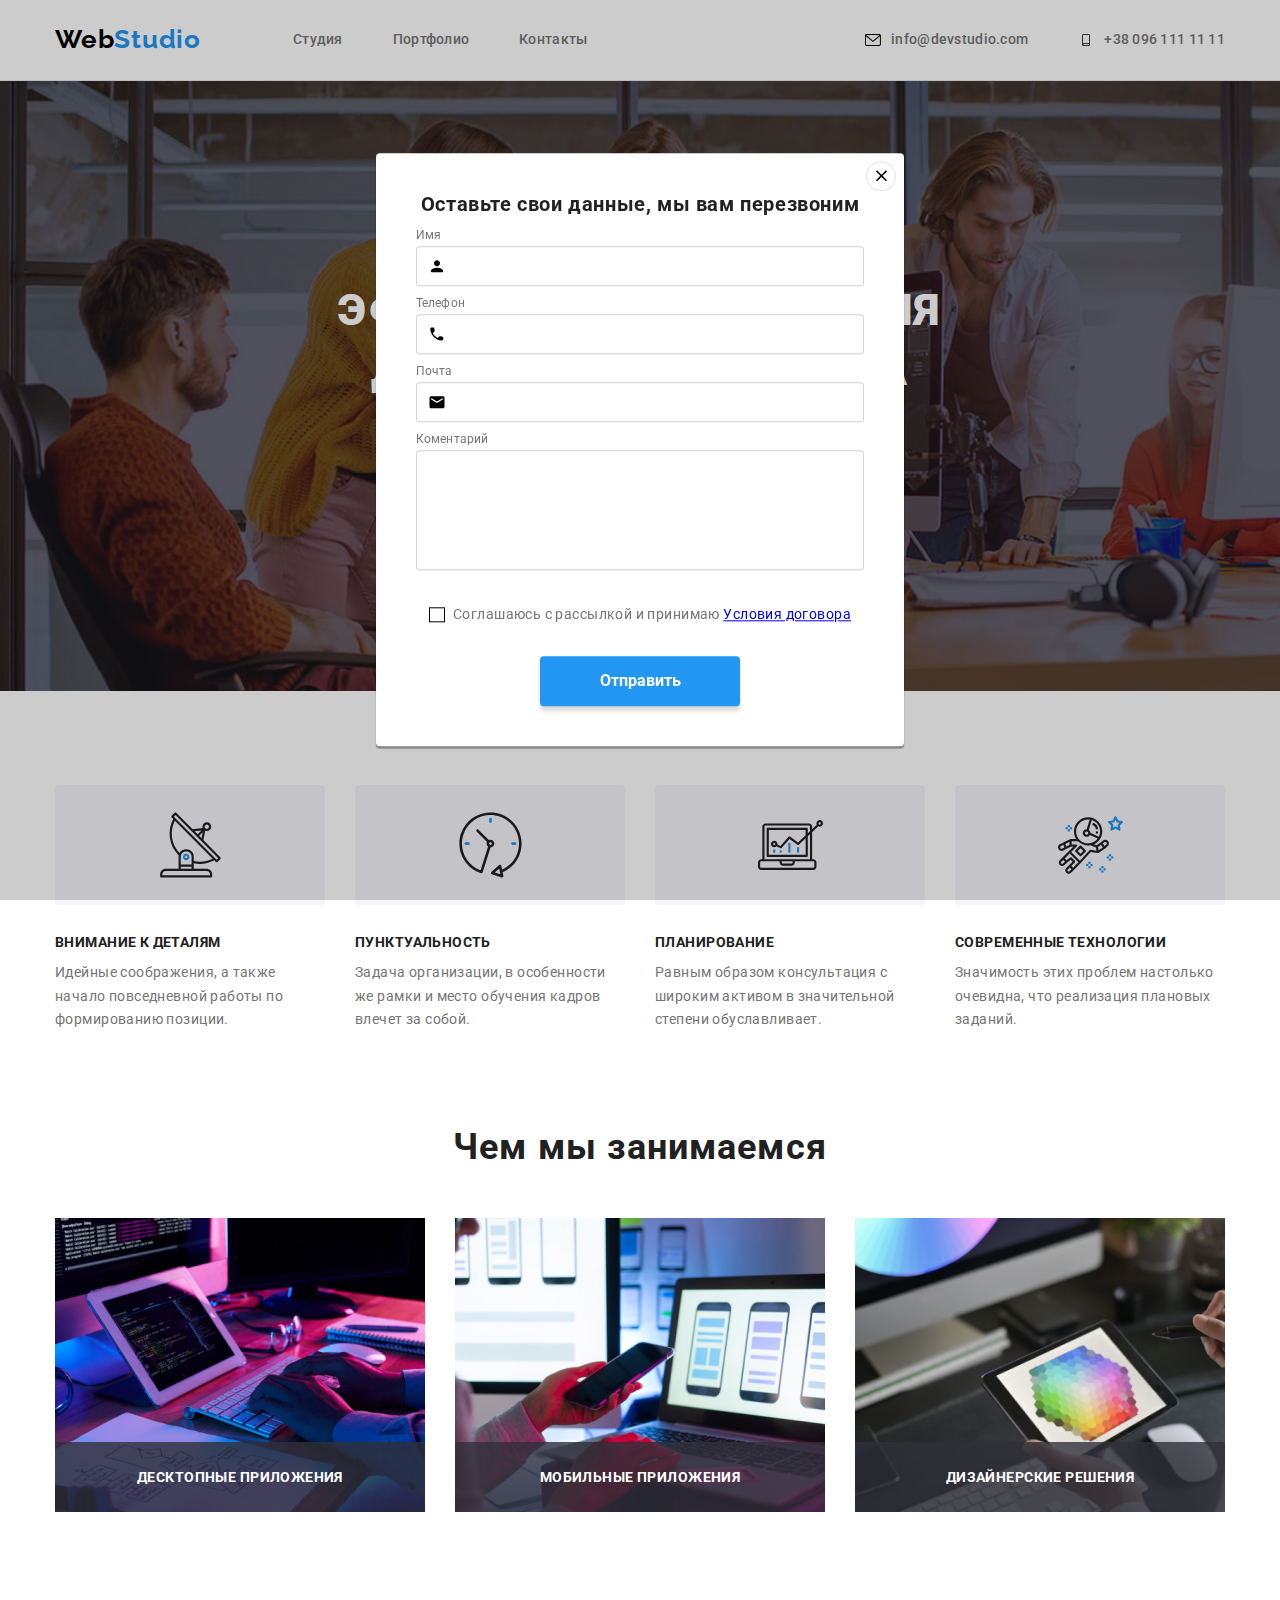
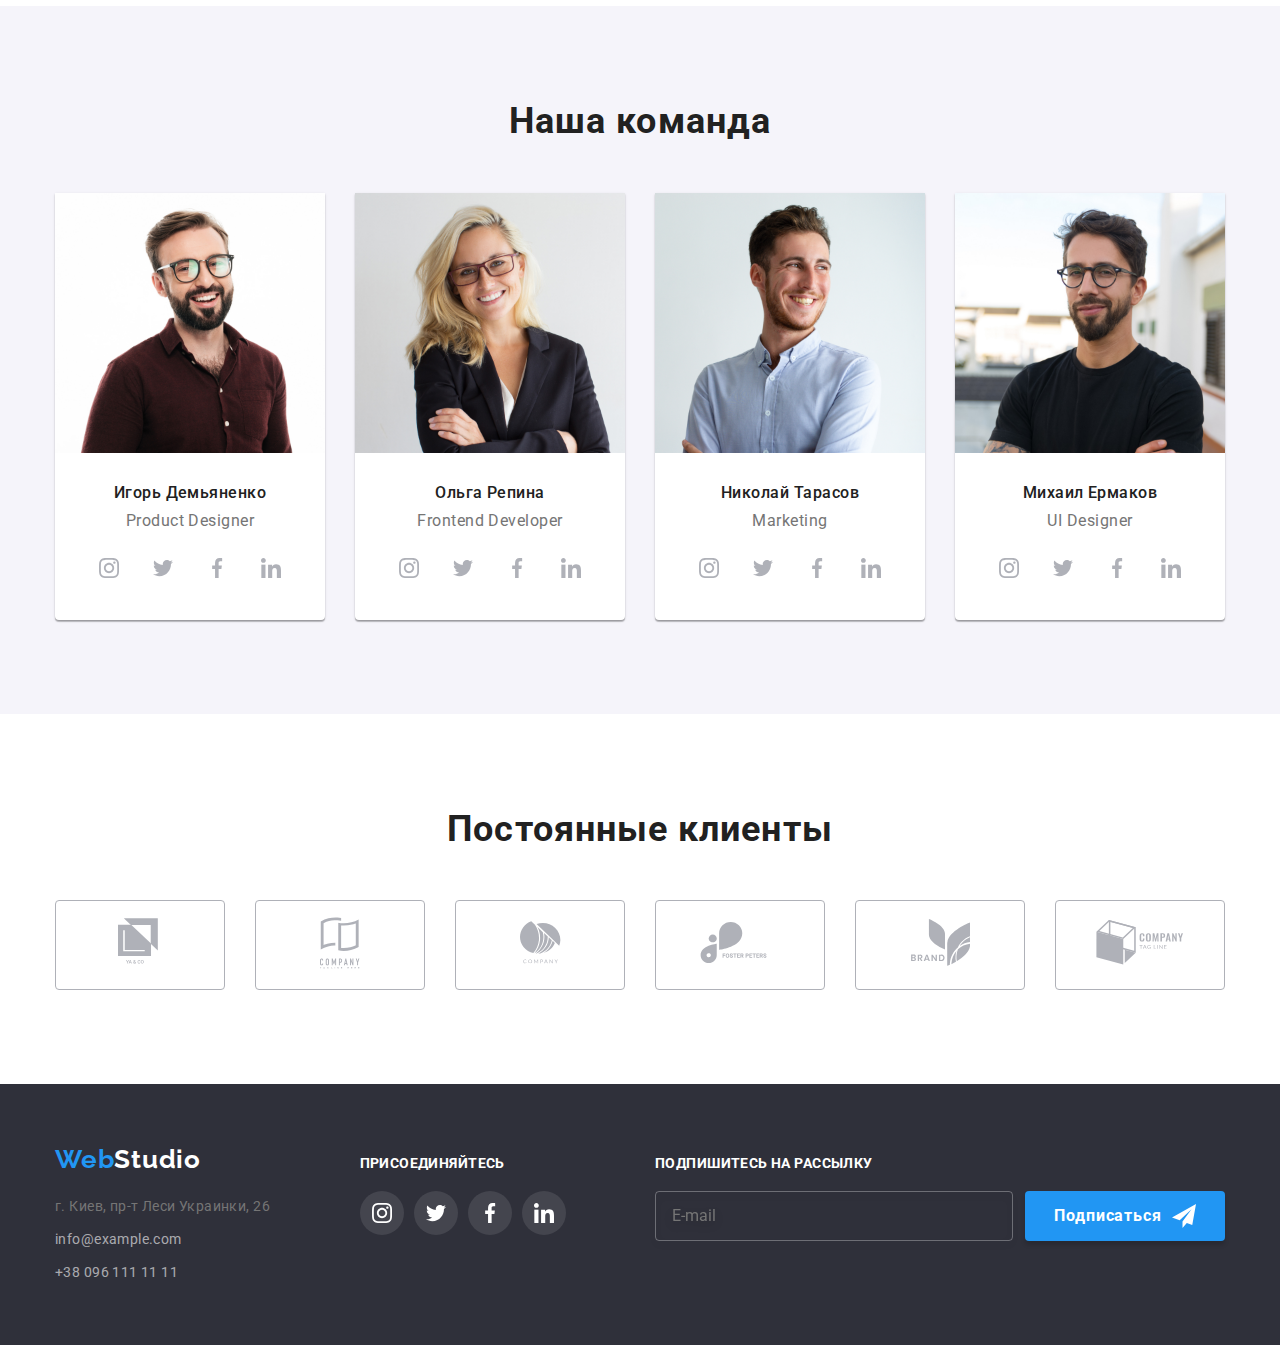
==== commit d724a3e9: "фінальні зміни" ====
--- a/index.html
+++ b/index.html
@@ -332,7 +332,7 @@
   <!--Підвал-->
 
   <footer class="footer">
-    <div class="footer_container container">
+    <div class="footer__container container">
 
       <div class="contacts">
         <a href="./index.html" class="contacts__webstudio">Web<span class="contacts__logo">Studio</span></a>
@@ -398,49 +398,50 @@
   <div class="backdrop is-hidden" data-modal>
     <div class="modal">
       <button type="button"  class="modal__close" data-modal-close>
-        <svg class="backdrop-icon" width="18px" height="18px">
+        <svg class="modal__close-icon" width="18px" height="18px">
           <use href="./icons/sprite.svg#icon-close-modal"></use>
         </svg>
       </button>
       <h3 class="modal__title">Оставьте свои данные, мы вам перезвоним</h3>
       <form action="" class="modal__form">
+        
         <div class="modal__form-field">
-          <input type="text" name="user-name" id="user-name" class="modal__form-input">
-          <svg class="modal__form-icon" width="18px" height="18px">
+          <label class="modal__label" for="user-name">Имя</label>
+          <input type="text" name="user-name" id="user-name" class="modal__input">
+          <svg class="modal__icon" width="18px" height="18px">
             <use href="./icons/sprite.svg#icon-person-black"></use>
           </svg>
-          <label class="modal__label" for="user-name">Имя</label>
-        
-      
         </div>
+
         <div class="modal__form-field">
-          <input type="tel" name="user-phone" id="user-phone" class="modal__form-input">
-          <svg class="modal__form-icon" width="18px" height="18px">
+          <label class="modal__label" for="user-phone">Телефон</label>
+          <input type="tel" name="user-phone" id="user-phone" class="modal__input">
+          <svg class="modal__icon" width="18px" height="18px">
             <use href="./icons/sprite.svg#icon-phone-black"></use>
           </svg>
-          <label class="modal__label" for="user-phone">Телефон</label>
+         
           
         </div>
         <div class="modal__form-field">
-          <input type="tel" name="user-mail" id="user-mail" class="modal__form-input">
-          <svg class="modal__form-icon" width="18px" height="18px">
+          <label class="modal__label" for="user-mail">Почта</label>
+          <input type="tel" name="user-mail" id="user-mail" class="modal__input">
+          <svg class="modal__icon" width="18px" height="18px">
             <use href="./icons/sprite.svg#icon-email-black"></use>
           </svg>
-          <label class="modal__label" for="user-mail">Почта</label>
-          
         </div>
 
         <div class="modal__form-field">
-          <textarea name="user-message" id="user-message" class="modal__form-message"></textarea>
-            <label class="modal__label" for="user-message">Коментарий</label>
+          <label class="modal__label" for="user-message">Коментарий</label>
+          <textarea name="user-message" id="user-message" class="modal__textarea"></textarea>
+            
 
         </div>
-        <div class="modal__policy">
+        <div class="modal__policy-field">
         
-          <input type="checkbox" name="user-policy" id="user-policy" class="modal_form-check visually-hidden">
-          <label for="user-policy" class="modal__label-check"><span>Соглашаюсь с рассылкой и принимаю <a href="#"> Условия договора</a></span></label>
-
-          <button type="submit" class="modal__form-btn">Отправить</button>
+          <input type="checkbox" name="user-policy" id="user-policy" class="modal__checkbox visually-hidden">
+          <label for="user-policy" class="modal__label-policy"><span>Соглашаюсь с рассылкой и принимаю <a href="#"> Условия договора</a></span></label>
+
+          <button type="submit" class="modal__btn">Отправить</button>
         </div>
       </form>
     </div>
@@ -449,3 +450,5 @@
 </body>
 
 </html>
+
+
--- a/css/main.min.css
+++ b/css/main.min.css
@@ -1,2 +1,2 @@
-.container{width:1200px;padding-right:15px;padding-left:15px;margin:0 auto}.list{list-style:none}html{box-sizing:border-box}*{margin:0;padding:0}*,*::before,*::after{box-sizing:inherit}img{display:block}body{background-color:#ffffff;color:#757575;font-family:"Roboto", sans-serif;letter-spacing:0.03em}.header{border-bottom:1px solid #ececec}.header__webstudio{width:145px;height:31px;color:#000000;text-decoration:none;font-family:"Raleway", sans-serif;font-style:normal;font-weight:bold;font-size:26px;line-height:1.19;letter-spacing:0.03em;margin-right:93px}.header__studio{color:#2196f3}.header__menu{display:flex;max-width:294px}.header__menu .link{font-style:normal;font-weight:500;font-size:14px;line-height:1.14;letter-spacing:0.02em;color:#212121;text-decoration:none;position:relative;display:block;padding-top:32px;padding-bottom:32px}.header__menu .header__special{color:#2196f3}.header__menu .link:hover,.header__menu .link:focus{color:#2196f3;transition:250ms cubic-bezier(0.4, 0, 0.2, 1)}.header__menu .link::after{content:"";position:absolute;display:block;left:0;bottom:-1px;width:100%;height:4px;background:#2196f3;border-radius:2px;transform:scaleX(0);transition:250ms cubic-bezier(0.4, 0, 0.2, 1)}.header__special .link::after{content:"";position:absolute;display:block;left:0;bottom:-1px;width:100%;height:4px;background:#2196f3;border-radius:2px;transform:scaleX(1)}.header__menu .header__special::after{content:"";position:absolute;display:block;left:0;bottom:-1px;width:100%;height:4px;background:#2196f3;border-radius:2px;transform:scaleX(1)}.header__menu .link:hover::after,.header__menu .link:focus::after{transform:scaleX(1)}.header__item:not(:last-child){margin-right:50px}.header__auth-item{color:#757575;text-decoration:none;font-weight:500;font-size:14px;line-height:1.14;letter-spacing:0.02em}.header__auth-item:hover,.header__auth-item:focus{color:#2196f3;transition:250ms cubic-bezier(0.4, 0, 0.2, 1)}.header__container{display:flex;align-items:flex-start;align-items:center}.header__menu{display:flex;max-width:294px}.header__auth{display:flex;margin-left:auto}.header__auth-item{display:flex;justify-content:center;align-items:center}.header__auth-icon{margin-right:10px;fill:#757575}.header__auth-item:hover .header__auth-icon{fill:#2196f3}.header__auth-item_phone{margin-left:50px}.addons{padding-top:47px;padding-bottom:94px}.addons__title{font-style:normal;font-weight:bold;font-size:36px;line-height:1.17;text-align:center;letter-spacing:0.03em;margin-bottom:50px;color:#212121}.addons__list{display:flex;justify-content:center;font-size:0}.addons__item{display:block;width:370px;position:relative}.addons__item:not(:last-child){margin-right:30px}.addons__overlay{position:absolute;bottom:0;left:0;width:370px;height:70px;background:rgba(47,48,58,0.8);padding-top:27px;padding-bottom:27px}.addons__overlay-title{font-style:normal;font-weight:bold;font-size:14px;line-height:16px;text-align:center;letter-spacing:0.03em;text-transform:uppercase;color:#ffffff}.backdrop{position:fixed;top:0;left:0;width:100%;height:100%;background:rgba(0,0,0,0.2);transition:all 1000ms linear}.button__btn{padding:6px 22px;background:#f5f4fa;border-radius:4px;font-style:normal;font-weight:500;font-size:16px;line-height:26px;color:#212121;text-align:center;letter-spacing:0.03em;border:none}.button__btn:hover,.button__btn:focus{background:#2196f3;box-shadow:0px 3px 1px rgba(0,0,0,0.1),0px 1px 2px rgba(0,0,0,0.08),0px 2px 2px rgba(0,0,0,0.12);border-radius:4px;transition:250ms cubic-bezier(0.4, 0, 0.2, 1)}.button__btn:hover,.button__btn:focus{color:#fff;transition:250ms cubic-bezier(0.4, 0, 0.2, 1)}.button{padding-top:94px;padding-bottom:94px}.button__list{display:flex;justify-content:center;margin-bottom:50px}.button__item:not(:last-child){margin-right:8px}.clients{padding-bottom:94px;padding-top:94px}.clients-title{font-style:normal;font-weight:bold;font-size:36px;line-height:42px;text-align:center;letter-spacing:0.03em;color:#212121;margin-bottom:50px}.clients__list{display:flex;justify-content:space-between}.clients__list-item{width:170px;height:90px;border:1px solid #afb1b8;box-sizing:border-box;border-radius:4px;display:flex;justify-content:center;align-items:center}.clients__list-item:hover,.clients__list-item:focus{border-color:#2196f3}.clients__list-icon{fill:#afb1b8}.clients__list-item:hover .clients__list-icon{fill:#2196f3;transition:250ms cubic-bezier(0.4, 0, 0.2, 1)}.clients__list-item:focus .clients__list-icon{fill:#2196f3;transition:250ms cubic-bezier(0.4, 0, 0.2, 1)}.contacts__webstudio{display:inline-block;font-family:"Raleway", sans-serif;font-style:normal;font-weight:bold;font-size:26px;line-height:1.19;letter-spacing:0.03em;color:#2196f3;text-decoration:none;margin-bottom:20px}.contacts__logo{color:#fff}.contacts__street{display:inline-block;font-style:normal;font-weight:normal;font-size:14px;line-height:1.71;letter-spacing:0.03em;color:#fff;margin-bottom:9px}.contacts__info{display:inline-block;font-style:normal;font-weight:normal;font-size:14px;line-height:1.71;text-decoration:none;letter-spacing:0.03em;color:rgba(255,255,255,0.6)}.contacts__mail{display:inline-block;margin-bottom:9px}.contacts__adress{display:flex;flex-direction:column}.footer{background:#2f303a;padding-bottom:60px;padding-top:60px}.footer__title{font-style:normal;font-weight:bold;font-size:14px;line-height:16px;letter-spacing:0.03em;text-transform:uppercase;color:#fff;margin-bottom:20px}.footer .container{display:flex;justify-content:space-between;align-items:baseline}.is-hidden{opacity:0;visibility:hidden;pointer-events:none}.join{width:206px}.join__list{display:flex;justify-content:space-between}.join__link{width:44px;height:44px;background:rgba(255,255,255,0.1);border-radius:50%;display:flex;justify-content:center;align-items:center}.join__link:hover,.join__link:hover{background-color:#2196f3;transition:250ms cubic-bezier(0.4, 0, 0.2, 1)}.join__icon{fill:#ffffff;width:20px;height:20px}.main{background-image:linear-gradient(rgba(47,48,58,0.4), rgba(47,48,58,0.4)),url("../icons/Imghero.jpg");background-size:cover;background-repeat:no-repeat;text-align:center;padding-bottom:200px;padding-top:200px}.main__title{font-size:44px;font-style:normal;font-weight:900;line-height:1.36;letter-spacing:0.06em;text-transform:uppercase;color:#fff;margin-bottom:40px}.main__button{display:inline-block;min-width:200px;height:50px;padding:10px 32px;font-style:normal;font-weight:bold;font-size:16px;line-height:1.875;text-align:center;letter-spacing:0.06em;color:#fff;background:#2196f3;box-shadow:0px 4px 4px rgba(0,0,0,0.15);border-radius:4px}.modal{width:528px;background:#ffffff;box-shadow:0px 1px 3px rgba(0,0,0,0.12),0px 1px 1px rgba(0,0,0,0.14),0px 2px 1px rgba(0,0,0,0.2);border-radius:4px;position:absolute;top:50%;left:50%;transform:translate(-50%, -50%);padding-left:40px;padding-right:40px;padding-top:75px;padding-bottom:40px}.modal__close{width:30px;height:30px;border-radius:50%;background:#ffffff;border:1px solid rgba(0,0,0,0.1);position:absolute;cursor:pointer;top:8px;right:8px;display:flex;justify-content:center;align-items:center}.modal__closel:hover,.modal__close:focus{fill:#2196f3}.modal__form-field{position:relative;margin-bottom:28px;width:448px}.modal-form{display:flex;flex-direction:column;align-items:center}.modal__form-input{width:100%;height:40px;left:576px;top:382px;border:1px solid rgba(33,33,33,0.2);border-radius:4px;padding-left:42px}.modal__form-input:focus,.modal__form-message:focus{outline:none;border-color:#2196f3}.modal__form-input:focus+.modal__form-icon{fill:#2196f3}.modal__form-message{width:100%;height:120px;border:1px solid rgba(33,33,33,0.2);box-sizing:border-box;border-radius:4px;resize:none;padding:12px 16px}.modal__form-icon{width:18px;height:18px;position:absolute;top:50%;left:12px;transform:translateY(-50%)}.modal__form-field:hover .modal__form-icon{fill:#2196f3}.modal__form-field:hover .modal__form-input{border-color:#2196f3}.modal__label{position:absolute;top:-18px;left:0;font-style:normal;font-weight:normal;font-size:12px;line-height:14px;letter-spacing:0.01em;color:#757575}.modal__title{margin-bottom:30px;font-weight:bold;font-size:20px;line-height:23px;text-align:center;letter-spacing:0.03em;color:#212121}.modal__label-check{font-style:normal;font-weight:normal;font-size:14px;line-height:24px;letter-spacing:0.03em;color:#757575;padding-bottom:30px;text-align:right}.modal__check::before{content:"";display:block;height:15px;width:16px;border:1px solid black;margin-right:8px}.modal__check{display:flex;align-items:center;justify-content:center}.modal__form-check:checked+.modal__check::before{background-image:url("../icons/icon-check.png");border:none}.modal__form-btn{width:200px;height:50px;background:#2196f3;box-shadow:0px 4px 4px rgba(0,0,0,0.15);border-radius:4px;font-style:normal;font-weight:bold;font-size:16px;line-height:30px;border:none;color:#ffffff}.modal__policy{display:flex;flex-wrap:wrap;justify-content:center}.modal__form-btn:focus{background-color:#188ce8}.ourteam__title-head{font-style:normal;font-weight:bold;font-size:36px;line-height:1.17;text-align:center;letter-spacing:0.03em;margin-bottom:50px;color:#212121}.ourteam .ourteam__title-name{font-weight:500;font-size:16px;line-height:19px;text-align:center;letter-spacing:0.03em;margin-bottom:10px;color:#212121}.ourteam .ourteam__info{text-align:center;margin-bottom:16px}.ourteam{background:#f5f4fa;padding-bottom:94px;padding-top:94px}.ourteam .img{margin-bottom:30px}.ourteam .list{display:flex;justify-content:center}.ourteam__list-item{display:block;width:370px;background:#ffffff;box-shadow:0px 1px 3px rgba(0,0,0,0.12),0px 1px 1px rgba(0,0,0,0.14),0px 2px 1px rgba(0,0,0,0.2);border-radius:0px 0px 4px 4px;padding-bottom:30px}.ourteam__list-item:not(:last-child){margin-right:30px}.ourteam__social{display:flex;justify-content:space-between}.ourteam__social-item:not(:last-child){margin-right:10px}.ourteam__social-link{width:44px;height:44px;background-color:#ffffff;border-radius:50%;display:flex;justify-content:center;align-items:center}.ourteam__social-icon{width:20px;height:20px}.ourteam__social-link:hover,.ourteam__social-link:focus{background-color:#2196f3;transition:250ms cubic-bezier(0.4, 0, 0.2, 1)}.ourteam__social-link:hover .ourteam__social-icon,.ourteam__social-link:focus .ourteam__social-icon{fill:#fff;transition:250ms cubic-bezier(0.4, 0, 0.2, 1)}.ourteam__social-icon{fill:#afb1b8}.project__info-title{font-style:normal;font-weight:bold;font-size:18px;line-height:36px;color:#212121;letter-spacing:0.06em}.project__info{font-style:normal;font-weight:normal;font-size:16px;line-height:30px;color:var(--main-text-color);letter-spacing:0.03em}.projects__list{display:flex;flex-wrap:wrap;justify-content:space-between}.project__item{display:block;width:370px;background:#ffffff;border:1px solid #eeeeee;box-sizing:border-box}.project__item:hover,.project__item:focus{background:#ffffff;border:1px solid #eeeeee;box-sizing:border-box;box-shadow:0px 1px 1px rgba(0,0,0,0.12),0px 4px 4px rgba(0,0,0,0.06),1px 4px 6px rgba(0,0,0,0.16)}.project__item:not(:nth-child(n+7)){margin-bottom:30px}.project__info{margin:0 24px;padding-bottom:20px;padding-top:20px}.projects__overlay{position:relative;overflow:hidden}.project__paragraph{font-style:normal;font-weight:normal;font-size:18px;line-height:28px;letter-spacing:0.03em;color:#ffffff;position:absolute;top:0;left:0;width:100%;height:100%;transform:translateY(100%);transition:transform 250ms ease;background-color:rgba(33,150,243,0.9);padding:63px 24px}.project__item:hover .project__paragraph,.project__item:focus .project__paragraph{transform:translateY(0);transition:250ms cubic-bezier(0.4, 0, 0.2, 1)}.footer{background:#2f303a;padding-bottom:60px;padding-top:60px}.contacts__webstudio{display:inline-block;font-family:"Raleway", sans-serif;font-style:normal;font-weight:bold;font-size:26px;line-height:1.19;letter-spacing:0.03em;color:#2196f3;text-decoration:none;margin-bottom:20px}.contacts__logo{color:#fff}.contacts__street{display:inline-block;font-style:normal;font-weight:normal;font-size:14px;line-height:1.71;letter-spacing:0.03em;color:#fff;margin-bottom:9px}.contacts__info{display:inline-block;font-style:normal;font-weight:normal;font-size:14px;line-height:1.71;text-decoration:none;letter-spacing:0.03em;color:rgba(255,255,255,0.6)}.contacts__mail{display:inline-block;margin-bottom:9px}.contacts__adress{display:flex;flex-direction:column}.qualities{padding-top:94px;padding-bottom:47px}.qualities__list{display:flex;justify-content:space-between}.qualities__list_item{width:270px;display:flex;flex-direction:column}.qualities__list_item:not(:last-child){margin-right:30px}.qualities__title{margin-bottom:50px;color:#212121}.qualities__info{color:#757575}.qualities .qualities__title{margin-bottom:10px;font-style:normal;font-weight:bold;font-size:14px;line-height:1.14;letter-spacing:0.03em;text-transform:uppercase}.qualities .qualities__info{font-style:normal;font-weight:normal;font-size:14px;line-height:1.71;letter-spacing:0.03em}.qualities__svg{height:120px;width:270px;border-radius:4px;margin-bottom:30px;display:flex;justify-content:center;align-items:center;background-color:#f5f4fa}.subscribe__form{display:flex;justify-content:center;align-items:center}.subscribe__input{width:358px;height:50px;border:1px solid rgba(255,255,255,0.3);box-sizing:border-box;filter:drop-shadow(0px 4px 4px rgba(0,0,0,0.15));border-radius:4px;background:transparent;padding-left:16px;color:#fff}.subscribe__btn{width:200px;height:50px;box-shadow:0px 4px 4px rgba(0,0,0,0.15);border-radius:4px;background-color:#2196f3;border:none;margin-left:12px;font-style:normal;font-weight:bold;font-size:16px;line-height:30px;letter-spacing:0.06em;color:#ffffff;display:flex;justify-content:center;align-items:center}.subscribe__icon-send{fill:#ffffff;margin-left:10px}.visually-hidden{position:absolute !important;clip:rect(1px 1px 1px 1px);clip:rect(1px, 1px, 1px, 1px);padding:0 !important;border:0 !important;height:1px !important;width:1px !important;overflow:hidden}
+.container{width:1200px;padding-right:15px;padding-left:15px;margin:0 auto}.list{list-style:none}html{box-sizing:border-box}*{margin:0;padding:0}*,*::before,*::after{box-sizing:inherit}img{display:block}body{background-color:#ffffff;color:#757575;font-family:"Roboto", sans-serif;letter-spacing:0.03em}.header{border-bottom:1px solid #ececec}.header__webstudio{width:145px;height:31px;color:#000000;text-decoration:none;font-family:"Raleway", sans-serif;font-style:normal;font-weight:bold;font-size:26px;line-height:1.19;letter-spacing:0.03em;margin-right:93px}.header__studio{color:#2196f3}.header__menu{display:flex;max-width:294px}.header__menu .link{font-style:normal;font-weight:500;font-size:14px;line-height:1.14;letter-spacing:0.02em;color:var(--title-text-color);text-decoration:none;position:relative;display:block;padding-top:32px;padding-bottom:32px}.header__menu .header__special{color:var(--text-hover-focus)}.header__menu .link:hover,.header__menu .link:focus{color:var(--text-hover-focus);transition:250ms var(--time-distribution-function)}.header__menu .link::after{content:"";position:absolute;display:block;left:0;bottom:-1px;width:100%;height:4px;background:var(--text-hover-focus);border-radius:2px;transform:scaleX(0);transition:250ms var(--time-distribution-function)}.header__special .link::after{content:"";position:absolute;display:block;left:0;bottom:-1px;width:100%;height:4px;background:var(--text-hover-focus);border-radius:2px;transform:scaleX(1)}.header__menu .header__special::after{content:"";position:absolute;display:block;left:0;bottom:-1px;width:100%;height:4px;background:var(--text-hover-focus);border-radius:2px;transform:scaleX(1)}.header__menu .link:hover::after,.header__menu .link:focus::after{transform:scaleX(1)}.header__item:not(:last-child){margin-right:50px}.header__auth-item{color:var(--primary-text-color);text-decoration:none;font-weight:500;font-size:14px;line-height:1.14;letter-spacing:0.02em}.header__auth-item:hover,.header__auth-item:focus{color:var(--text-hover-focus);transition:250ms var(--time-distribution-function)}.header__container{display:flex;align-items:flex-start;align-items:center}.header__menu{display:flex;max-width:294px}.header__auth{display:flex;margin-left:auto}.header__auth-item{display:flex;justify-content:center;align-items:center}.header__auth-icon{margin-right:10px;fill:var(--primary-text-color)}.header__auth-item:hover .header__auth-icon{fill:var(--text-hover-focus)}.header__auth-item_phone{margin-left:50px}.addons{padding-top:47px;padding-bottom:94px}.addons__title{font-style:normal;font-weight:bold;font-size:36px;line-height:1.17;text-align:center;letter-spacing:0.03em;margin-bottom:50px;color:#212121}.addons__list{display:flex;justify-content:center;font-size:0}.addons__item{display:block;width:370px;position:relative}.addons__item:not(:last-child){margin-right:30px}.addons__overlay{position:absolute;bottom:0;left:0;width:370px;height:70px;background:rgba(47,48,58,0.8);padding-top:27px;padding-bottom:27px}.addons__overlay-title{font-style:normal;font-weight:bold;font-size:14px;line-height:16px;text-align:center;letter-spacing:0.03em;text-transform:uppercase;color:#ffffff}.backdrop{position:fixed;top:0;left:0;width:100%;height:100%;background:rgba(0,0,0,0.2);transition:all 1000ms linear}.button{padding-top:94px;padding-bottom:94px}.button__btn{padding:6px 22px;background:#f5f4fa;border-radius:4px;font-style:normal;font-weight:500;font-size:16px;line-height:26px;color:#212121;text-align:center;letter-spacing:0.03em;border:none}.button__btn:hover,.button__btn:focus{background:#2196f3;box-shadow:0px 3px 1px rgba(0,0,0,0.1),0px 1px 2px rgba(0,0,0,0.08),0px 2px 2px rgba(0,0,0,0.12);border-radius:4px;transition:250ms cubic-bezier(0.4, 0, 0.2, 1)}.button__btn:hover,.button__btn:focus{color:#fff;transition:250ms cubic-bezier(0.4, 0, 0.2, 1)}.button__list{display:flex;justify-content:center;margin-bottom:50px}.button__item:not(:last-child){margin-right:8px}.clients{padding-bottom:94px;padding-top:94px}.clients-title{font-style:normal;font-weight:bold;font-size:36px;line-height:42px;text-align:center;letter-spacing:0.03em;color:#212121;margin-bottom:50px}.clients__list{display:flex;justify-content:space-between}.clients__list-item{width:170px;height:90px;border:1px solid #afb1b8;box-sizing:border-box;border-radius:4px;display:flex;justify-content:center;align-items:center}.clients__list-item:hover,.clients__list-item:focus{border-color:#2196f3}.clients__list-icon{fill:#afb1b8}.clients__list-item:hover .clients__list-icon{fill:#2196f3;transition:250ms cubic-bezier(0.4, 0, 0.2, 1)}.clients__list-item:focus .clients__list-icon{fill:#2196f3;transition:250ms cubic-bezier(0.4, 0, 0.2, 1)}.contacts__webstudio{display:inline-block;font-family:"Raleway", sans-serif;font-style:normal;font-weight:bold;font-size:26px;line-height:1.19;letter-spacing:0.03em;color:#2196f3;text-decoration:none;margin-bottom:20px}.contacts__logo{color:#fff}.contacts__street{display:inline-block;font-style:normal;font-weight:normal;font-size:14px;line-height:1.71;letter-spacing:0.03em;color:var(--secondary-text-color);margin-bottom:9px}.contacts__info{display:inline-block;font-style:normal;font-weight:normal;font-size:14px;line-height:1.71;text-decoration:none;letter-spacing:0.03em;color:rgba(255,255,255,0.6)}.contacts__mail{display:inline-block;margin-bottom:9px}.contacts__adress{display:flex;flex-direction:column}.footer{background:#2f303a;padding-bottom:60px;padding-top:60px}.footer__title{font-style:normal;font-weight:bold;font-size:14px;line-height:16px;letter-spacing:0.03em;text-transform:uppercase;color:#fff;margin-bottom:20px}.footer__container{display:flex;justify-content:space-between;align-items:baseline}.join{width:206px}.join__list{display:flex;justify-content:space-between}.join__link{width:44px;height:44px;background:rgba(255,255,255,0.1);border-radius:50%;display:flex;justify-content:center;align-items:center}.join__link:hover,.join__link:hover{background-color:#2196f3;transition:250ms cubic-bezier(0.4, 0, 0.2, 1)}.join__icon{fill:#ffffff;width:20px;height:20px}.main{background-image:linear-gradient(rgba(47,48,58,0.4), rgba(47,48,58,0.4)),url("../icons/Imghero.jpg");background-size:cover;background-repeat:no-repeat;text-align:center;padding-bottom:200px;padding-top:200px}.main__title{font-size:44px;font-style:normal;font-weight:900;line-height:1.36;letter-spacing:0.06em;text-transform:uppercase;color:#fff;margin-bottom:40px}.main__button{display:inline-block;min-width:200px;height:50px;padding:10px 32px;font-style:normal;font-weight:bold;font-size:16px;line-height:1.875;text-align:center;letter-spacing:0.06em;color:#fff;background:#2196f3;box-shadow:0px 4px 4px rgba(0,0,0,0.15);border-radius:4px}.modal{width:528px;background:#ffffff;box-shadow:0px 1px 3px rgba(0,0,0,0.12),0px 1px 1px rgba(0,0,0,0.14),0px 2px 1px rgba(0,0,0,0.2);border-radius:4px;position:absolute;top:50%;left:50%;transform:translate(-50%, -50%);padding-left:40px;padding-right:40px;padding-top:40px;padding-bottom:40px}.modal__close{width:30px;height:30px;border-radius:50%;background:#ffffff;border:1px solid rgba(0,0,0,0.1);position:absolute;cursor:pointer;top:8px;right:8px;display:flex;justify-content:center;align-items:center}.modal__close:hover,.modal__close:focus{fill:#2196f3;transition:250ms cubic-bezier(0.4, 0, 0.2, 1)}.modal .is-hidden{opacity:0;visibility:hidden;pointer-events:none}.modal__form-field{position:relative;margin-bottom:28px;width:448px}.modal__form{display:flex;flex-direction:column;align-items:center}.modal__input{width:100%;height:40px;left:576px;top:382px;border:1px solid rgba(33,33,33,0.2);border-radius:4px;padding-left:42px}.modal__input:focus,.modal__input:hover,.modal__textarea:focus,.modal__textarea:hover{outline:none;border-color:#2196f3}.modal__input:hover+.modal__icon,.modal__input:focus+.modal__icon{fill:#2196f3}.modal__textarea{width:100%;height:120px;border:1px solid rgba(33,33,33,0.2);box-sizing:border-box;border-radius:4px;resize:none;padding:12px 16px}.modal__icon{width:18px;height:18px;position:absolute;top:50%;left:12px;transform:translateY(-50%)}.modal__label{position:absolute;top:-18px;left:0;font-style:normal;font-weight:normal;font-size:12px;line-height:14px;letter-spacing:0.01em;color:#757575}.modal__title{margin-bottom:30px;font-weight:bold;font-size:20px;line-height:23px;text-align:center;letter-spacing:0.03em;color:#212121}.modal__label-policy{font-style:normal;font-weight:normal;font-size:14px;line-height:24px;letter-spacing:0.03em;color:#757575;padding-bottom:30px;text-align:right;display:flex;align-items:center;justify-content:center}.modal__label-policy::before{content:"";display:block;height:15px;width:16px;border:1px solid black;margin-right:8px}.modal__checkbox:checked+.modal__label-policy::before{background-image:url("/icons/icon-check.png");border:none}.modal__btn{width:200px;height:50px;background:#2196f3;box-shadow:0px 4px 4px rgba(0,0,0,0.15);border-radius:4px;font-style:normal;font-weight:bold;font-size:16px;line-height:30px;border:none;color:#ffffff}.modal__policy-field{display:flex;flex-wrap:wrap;justify-content:center}.modal__btn:focus{background-color:#188ce8}.visually-hidden{position:absolute !important;clip:rect(1px 1px 1px 1px);clip:rect(1px, 1px, 1px, 1px);padding:0 !important;border:0 !important;height:1px !important;width:1px !important;overflow:hidden}.ourteam__title-head{font-style:normal;font-weight:bold;font-size:36px;line-height:1.17;text-align:center;letter-spacing:0.03em;margin-bottom:50px;color:#212121}.ourteam__title-name{font-weight:500;font-size:16px;line-height:19px;text-align:center;letter-spacing:0.03em;margin-bottom:10px;color:#212121}.ourteam__info{text-align:center;margin-bottom:16px}.ourteam{background:#f5f4fa;padding-bottom:94px;padding-top:94px}.ourteam .img{margin-bottom:30px}.ourteam .list{display:flex;justify-content:center}.ourteam__list-item{display:block;width:370px;background:#ffffff;box-shadow:0px 1px 3px rgba(0,0,0,0.12),0px 1px 1px rgba(0,0,0,0.14),0px 2px 1px rgba(0,0,0,0.2);border-radius:0px 0px 4px 4px;padding-bottom:30px}.ourteam__list-item:not(:last-child){margin-right:30px}.ourteam__social{display:flex;justify-content:space-between}.ourteam__social-item:not(:last-child){margin-right:10px}.ourteam__social-link{width:44px;height:44px;background-color:#ffffff;border-radius:50%;display:flex;justify-content:center;align-items:center}.ourteam__social-icon{width:20px;height:20px}.ourteam__social-link:hover,.ourteam__social-link:focus{background-color:#2196f3;transition:250ms cubic-bezier(0.4, 0, 0.2, 1)}.ourteam__social-link:hover .ourteam__social-icon,.ourteam__social-link:focus .ourteam__social-icon{fill:#fff;transition:250ms cubic-bezier(0.4, 0, 0.2, 1)}.ourteam__social-icon{fill:#afb1b8}.project__info-title{font-style:normal;font-weight:bold;font-size:18px;line-height:36px;color:#212121;letter-spacing:0.06em}.project__info{font-style:normal;font-weight:normal;font-size:16px;line-height:30px;color:var(--main-text-color);letter-spacing:0.03em}.projects__list{display:flex;flex-wrap:wrap;justify-content:space-between}.project__item{display:block;width:370px;background:#ffffff;border:1px solid #eeeeee;box-sizing:border-box}.project__item:hover,.project__item:focus{background:#ffffff;border:1px solid #eeeeee;box-sizing:border-box;box-shadow:0px 1px 1px rgba(0,0,0,0.12),0px 4px 4px rgba(0,0,0,0.06),1px 4px 6px rgba(0,0,0,0.16)}.project__item:not(:nth-child(n+7)){margin-bottom:30px}.project__info{margin:0 24px;padding-bottom:20px;padding-top:20px}.projects__overlay{position:relative;overflow:hidden}.project__paragraph{font-style:normal;font-weight:normal;font-size:18px;line-height:28px;letter-spacing:0.03em;color:#ffffff;position:absolute;top:0;left:0;width:100%;height:100%;transform:translateY(100%);transition:transform 250ms ease;background-color:rgba(33,150,243,0.9);padding:63px 24px}.project__item:hover .project__paragraph,.project__item:focus .project__paragraph{transform:translateY(0);transition:250ms cubic-bezier(0.4, 0, 0.2, 1)}.qualities{padding-top:94px;padding-bottom:47px}.qualities__list{display:flex;justify-content:space-between}.qualities__list_item{width:270px;display:flex;flex-direction:column}.qualities__list_item:not(:last-child){margin-right:30px}.qualities__title{margin-bottom:50px;color:#212121}.qualities__info{color:#757575}.qualities .qualities__title{margin-bottom:10px;font-style:normal;font-weight:bold;font-size:14px;line-height:1.14;letter-spacing:0.03em;text-transform:uppercase}.qualities__info{font-style:normal;font-weight:normal;font-size:14px;line-height:1.71;letter-spacing:0.03em}.qualities__svg{height:120px;width:270px;border-radius:4px;margin-bottom:30px;display:flex;justify-content:center;align-items:center;background-color:#f5f4fa}.subscribe__form{display:flex;justify-content:center;align-items:center}.subscribe__input{width:358px;height:50px;border:1px solid rgba(255,255,255,0.3);box-sizing:border-box;filter:drop-shadow(0px 4px 4px rgba(0,0,0,0.15));border-radius:4px;background:transparent;padding-left:16px;color:#fff}.subscribe__btn{width:200px;height:50px;box-shadow:0px 4px 4px rgba(0,0,0,0.15);border-radius:4px;background-color:#2196f3;border:none;margin-left:12px;font-style:normal;font-weight:bold;font-size:16px;line-height:30px;letter-spacing:0.06em;color:#ffffff;display:flex;justify-content:center;align-items:center}.subscribe__icon-send{fill:#ffffff;margin-left:10px}
 /*# sourceMappingURL=main.min.css.map */